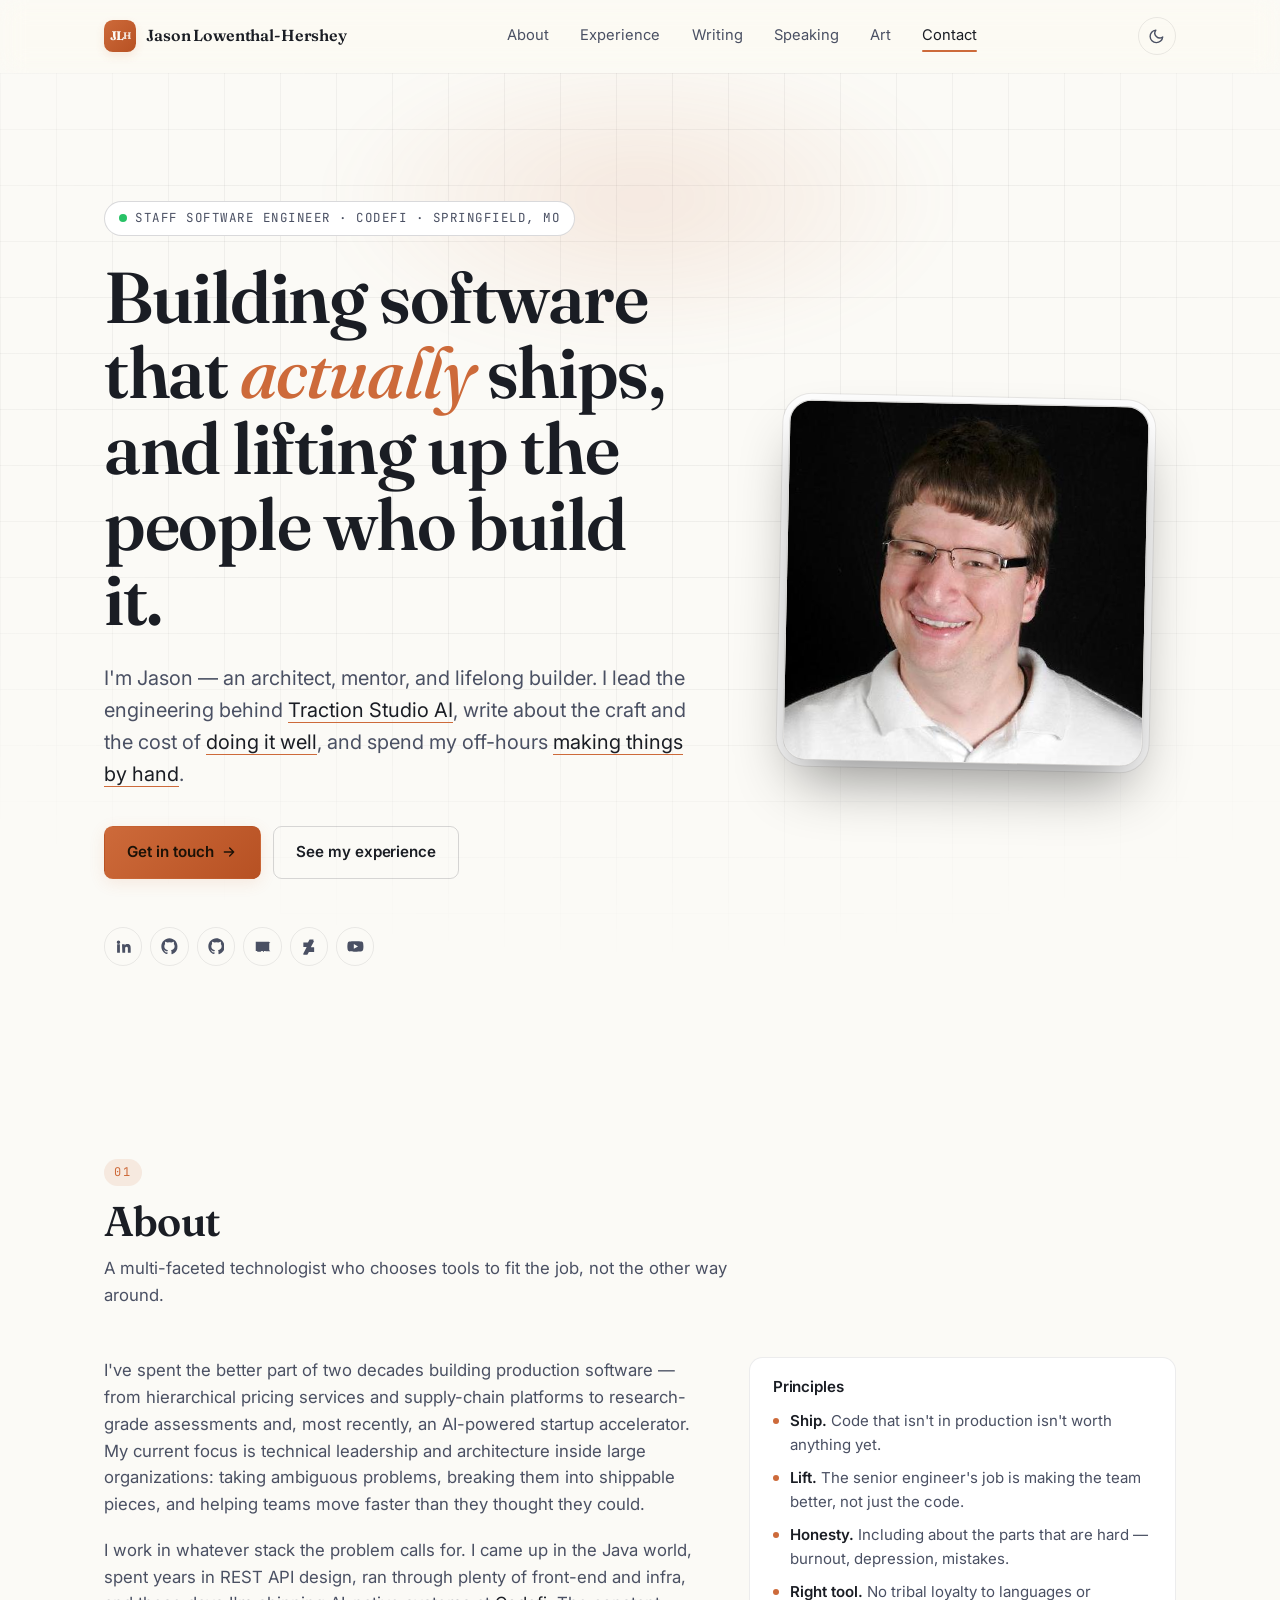
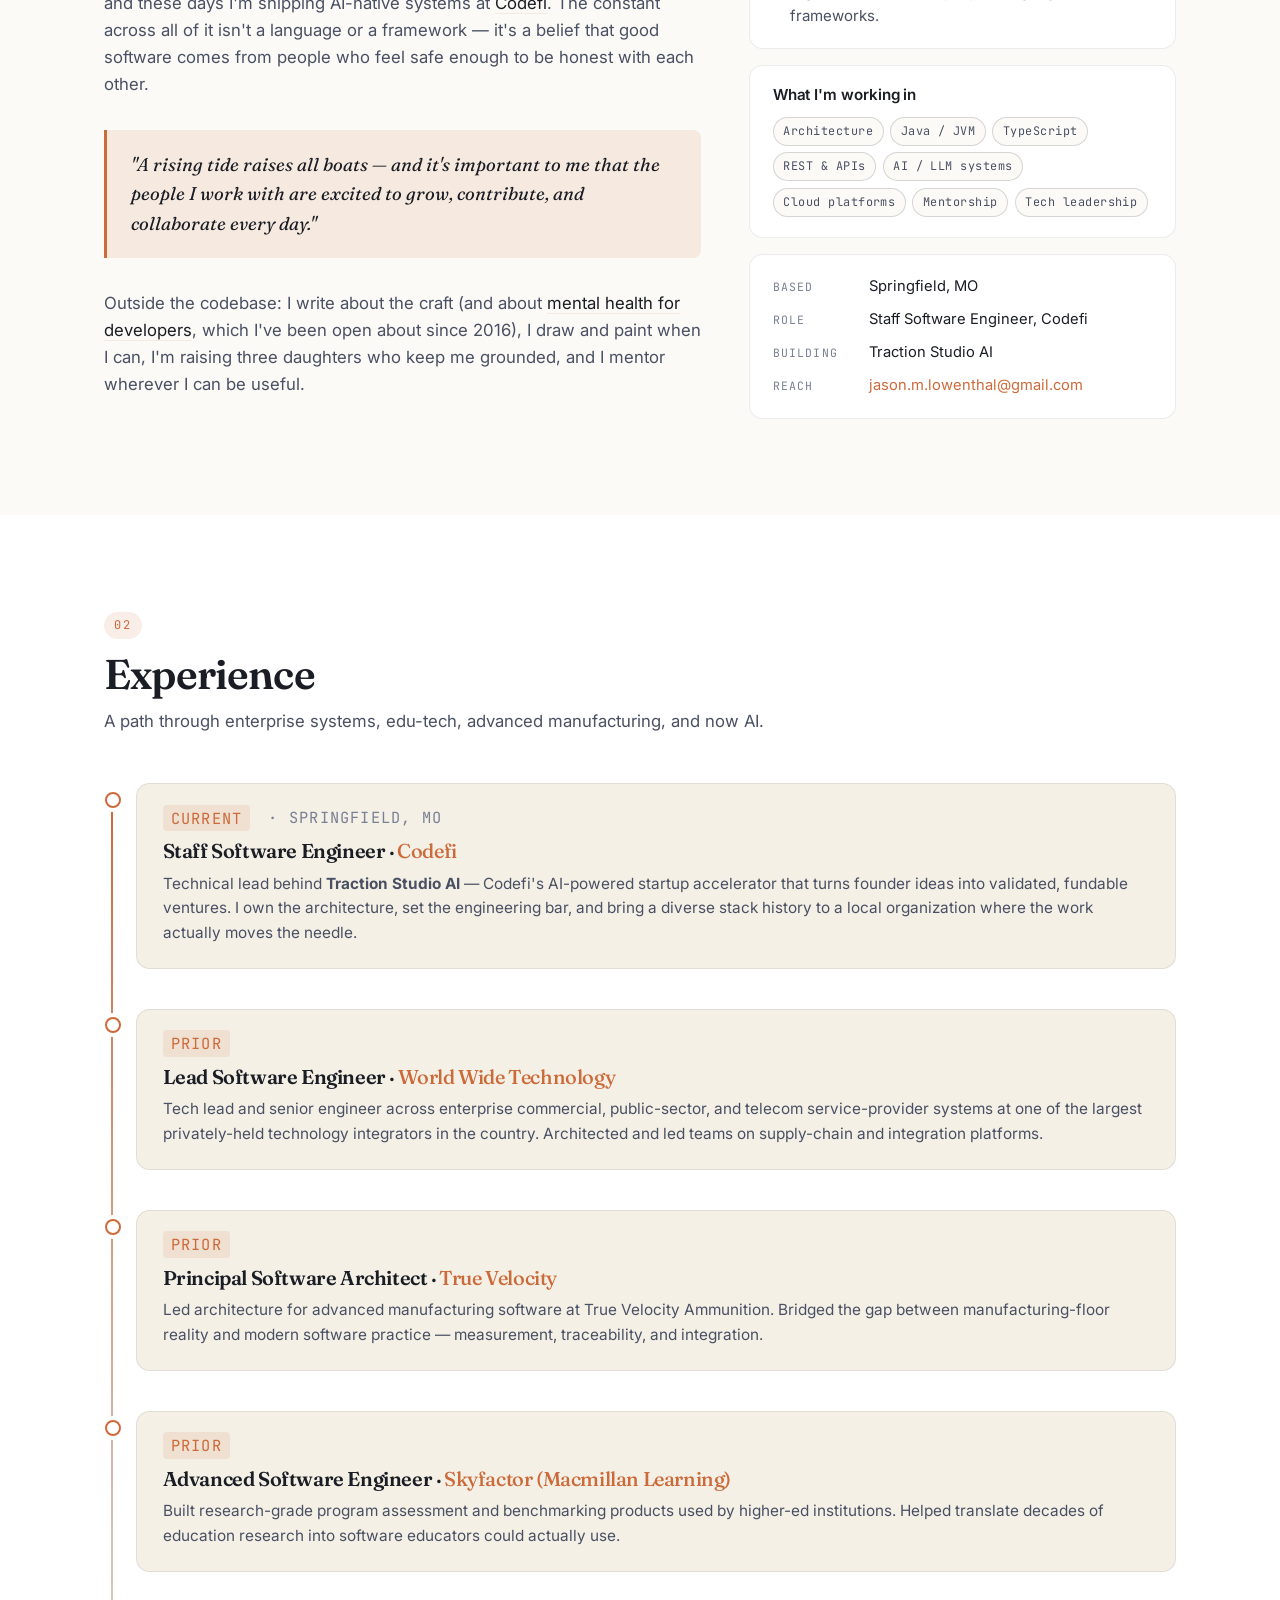
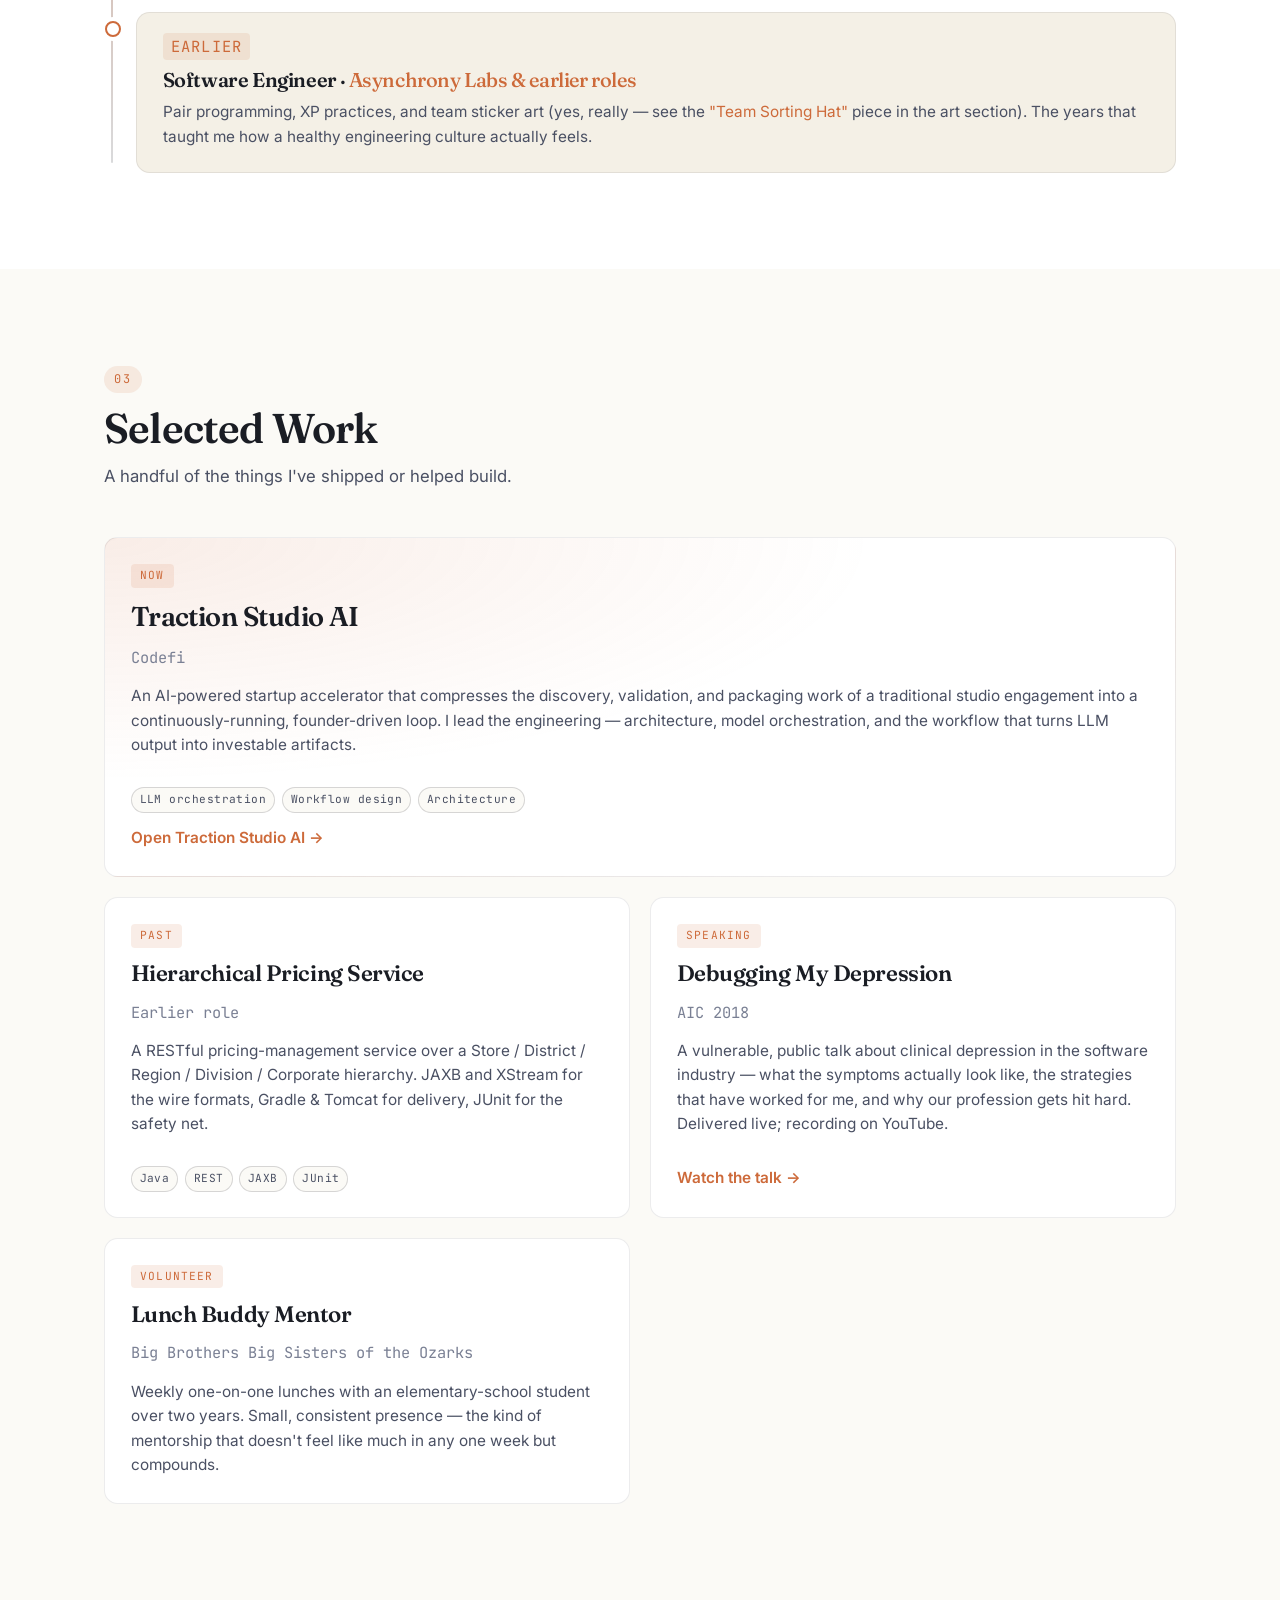
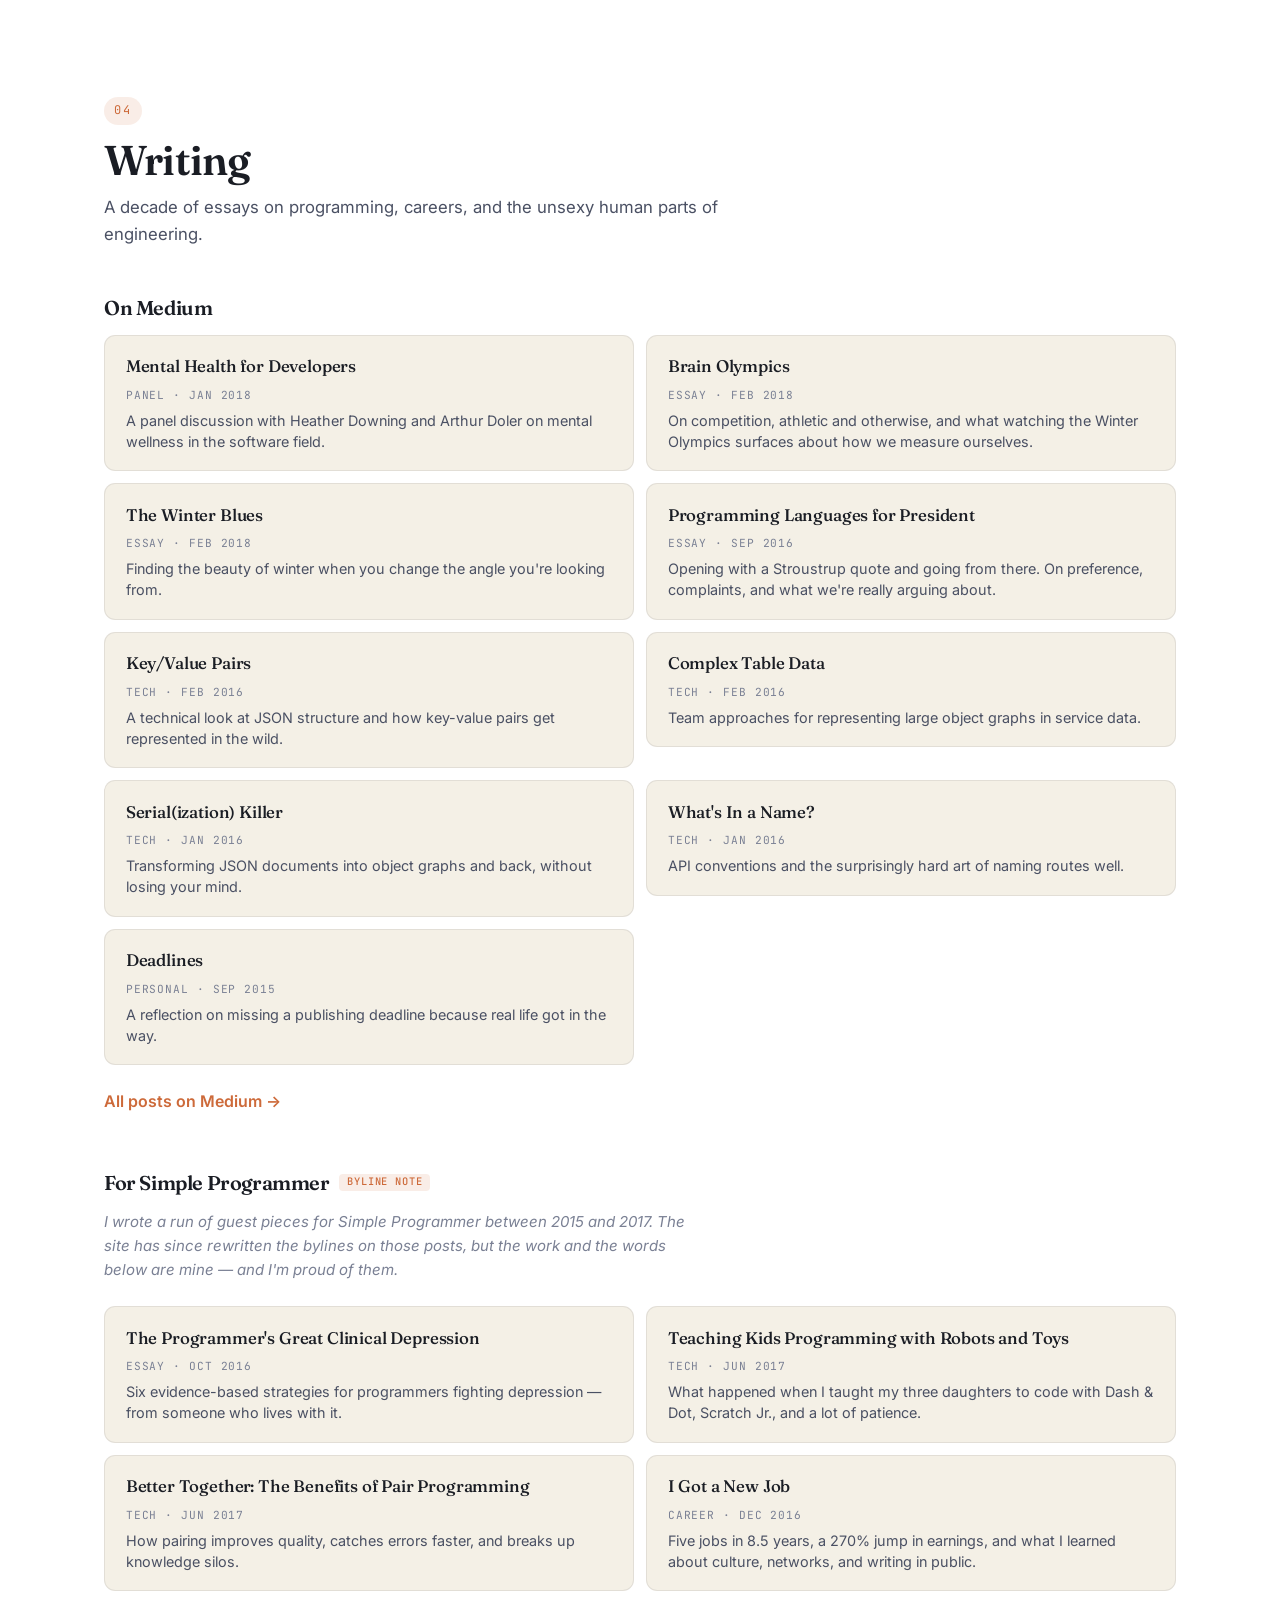
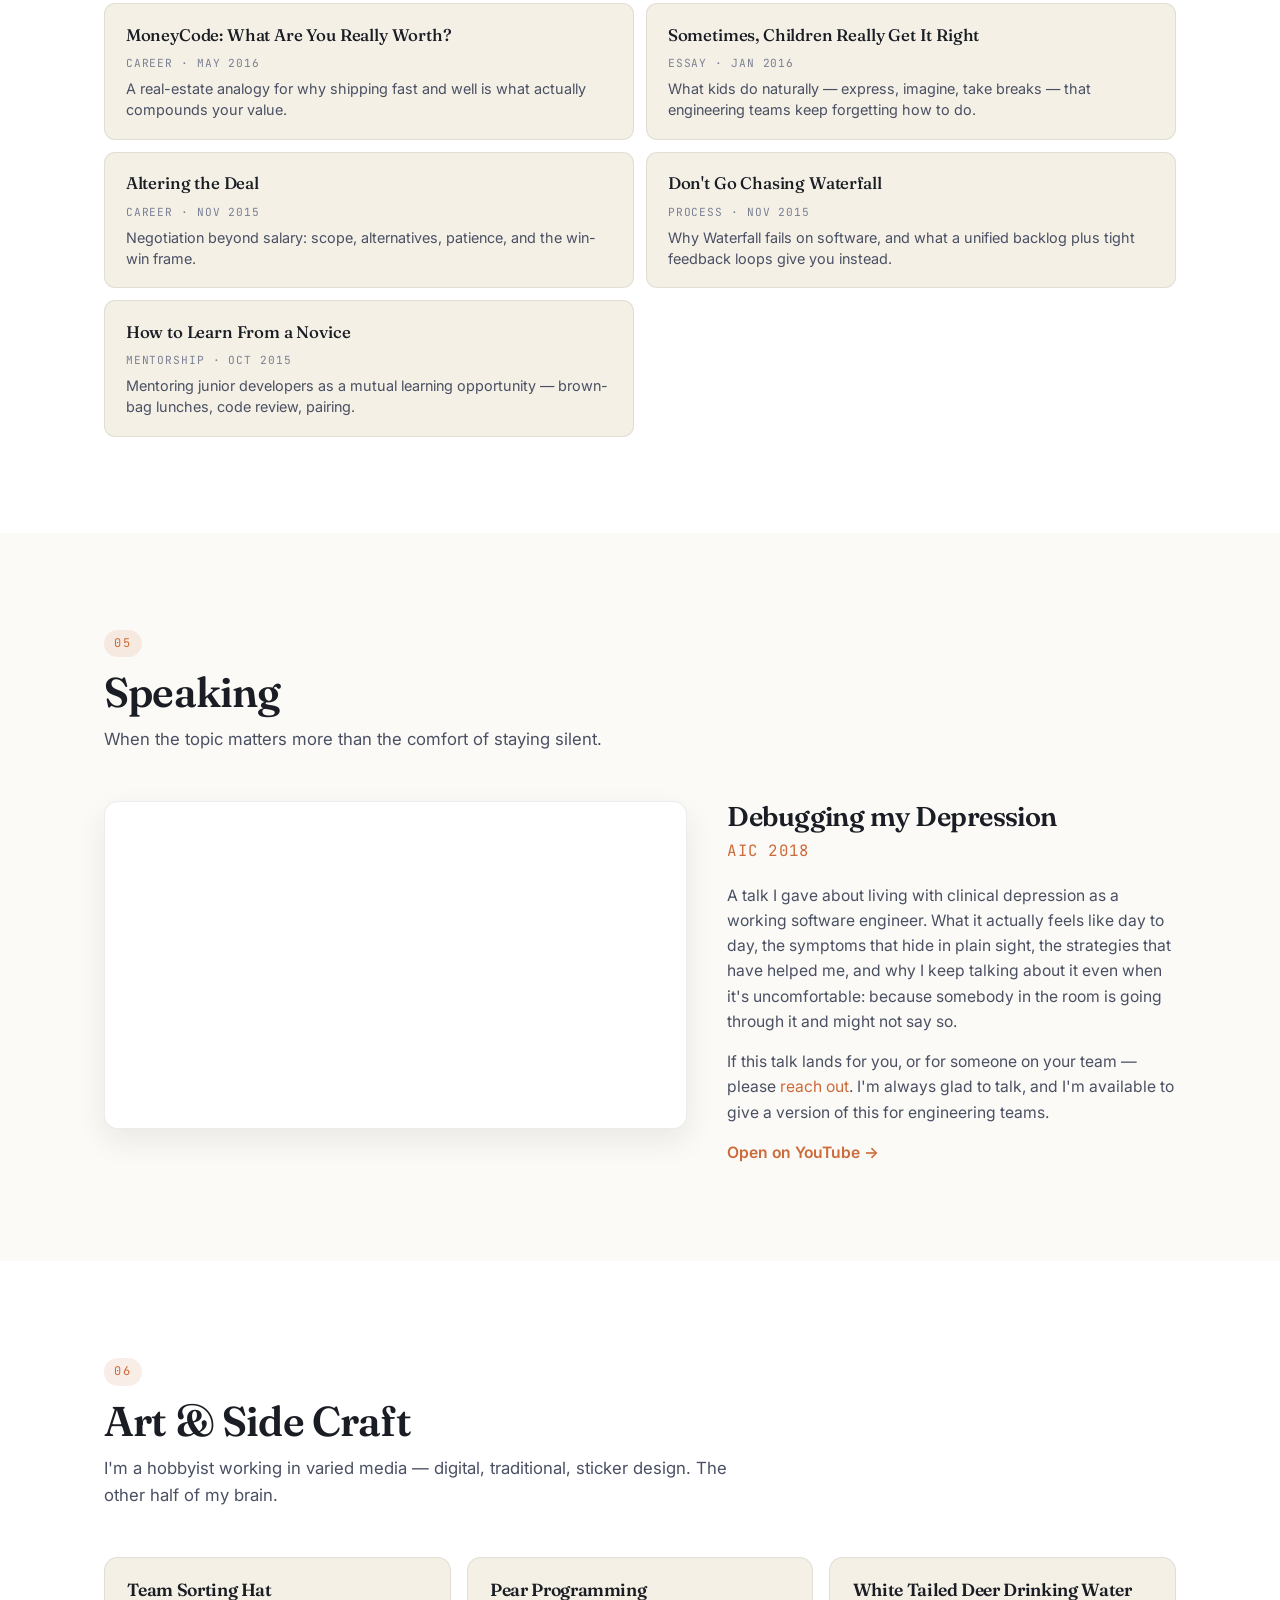
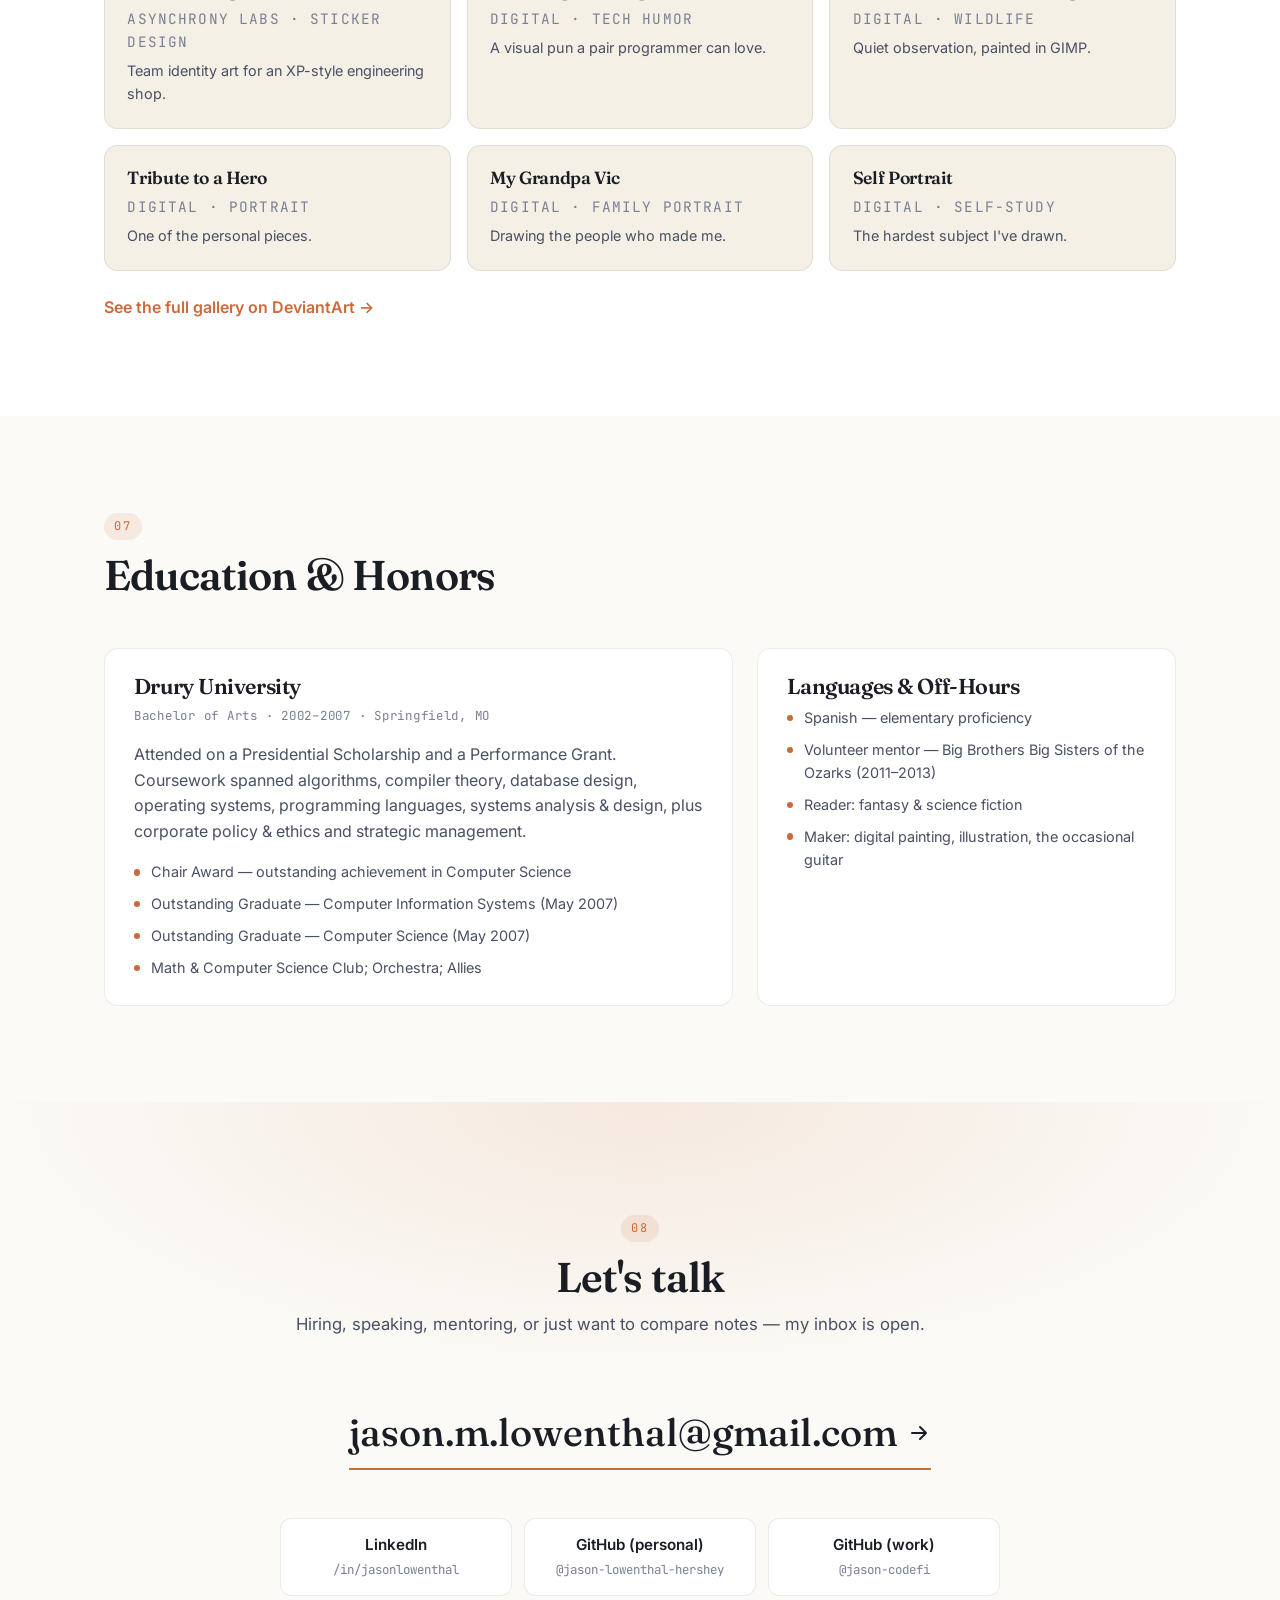
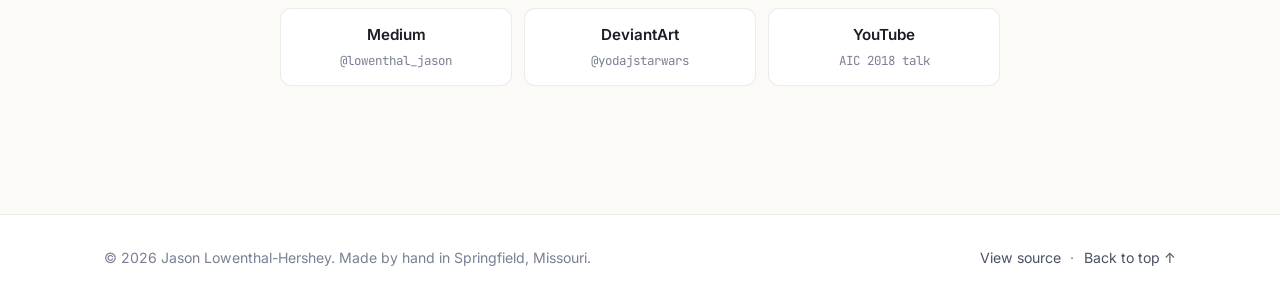
==== index.html @ e2212478 "Baseline site" ====
<!doctype html>
<html lang="en" data-theme="dark">
<head>
  <meta charset="utf-8" />
  <meta name="viewport" content="width=device-width, initial-scale=1, viewport-fit=cover" />
  <meta name="color-scheme" content="dark light" />
  <meta name="theme-color" content="#0f1115" media="(prefers-color-scheme: dark)" />
  <meta name="theme-color" content="#fbfaf7" media="(prefers-color-scheme: light)" />

  <title>Jason Lowenthal-Hershey — Staff Software Engineer, Architect, Maker</title>
  <meta name="description" content="Jason Lowenthal-Hershey is a Staff Software Engineer at Codefi in Springfield, MO — building the technical foundation for Traction Studio AI, mentoring engineers, writing about the craft, and making art on the side." />
  <meta name="author" content="Jason Lowenthal-Hershey" />
  <link rel="canonical" href="https://jason-lowenthal-hershey.github.io/" />

  <!-- Open Graph -->
  <meta property="og:type" content="profile" />
  <meta property="og:title" content="Jason Lowenthal-Hershey" />
  <meta property="og:description" content="Staff Software Engineer at Codefi. Architect, mentor, writer, artist. Springfield, MO." />
  <meta property="og:url" content="https://jason-lowenthal-hershey.github.io/" />
  <meta property="og:site_name" content="Jason Lowenthal-Hershey" />
  <meta property="profile:first_name" content="Jason" />
  <meta property="profile:last_name" content="Lowenthal-Hershey" />

  <meta property="og:image" content="https://jason-lowenthal-hershey.github.io/assets/img/Jason%20Lowenthal-Hershey.jpeg" />
  <meta property="og:image:alt" content="Portrait of Jason Lowenthal-Hershey" />

  <!-- JSON-LD Structured Data -->
  <script type="application/ld+json">
  {
    "@context": "https://schema.org",
    "@type": "Person",
    "name": "Jason Lowenthal-Hershey",
    "jobTitle": "Staff Software Engineer",
    "email": "mailto:jason.m.lowenthal@gmail.com",
    "worksFor": { "@type": "Organization", "name": "Codefi" },
    "url": "https://jason-lowenthal-hershey.github.io/",
    "address": { "@type": "PostalAddress", "addressLocality": "Springfield", "addressRegion": "MO", "addressCountry": "US" },
    "alumniOf": { "@type": "CollegeOrUniversity", "name": "Drury University" },
    "sameAs": [
      "https://www.linkedin.com/in/jasonlowenthal/",
      "https://github.com/jason-lowenthal-hershey",
      "https://github.com/jason-codefi",
      "https://medium.com/@lowenthal_jason",
      "https://www.deviantart.com/yodajstarwars",
      "https://www.youtube.com/watch?v=T0V77fauPL8"
    ]
  }
  </script>

  <link rel="icon" href="assets/img/favicon.svg" type="image/svg+xml" />
  <link rel="mask-icon" href="assets/img/favicon.svg" color="#f2a060" />

  <link rel="preconnect" href="https://fonts.googleapis.com" />
  <link rel="preconnect" href="https://fonts.gstatic.com" crossorigin />
  <link href="https://fonts.googleapis.com/css2?family=Fraunces:opsz,wght@9..144,400;9..144,500;9..144,600;9..144,700;9..144,800&family=Inter:wght@400;500;600;700&family=JetBrains+Mono:wght@400;500&display=swap" rel="stylesheet" />

  <link rel="stylesheet" href="assets/css/style.css" />
</head>
<body>
  <a class="skip-link" href="#main">Skip to content</a>

  <header class="site-header" data-elevated="false">
    <div class="container nav-row">
      <a href="#top" class="brand" aria-label="Home">
        <span class="brand-mark" aria-hidden="true">JL<span class="brand-mark-h">H</span></span>
        <span class="brand-name">Jason Lowenthal-Hershey</span>
      </a>
      <nav class="primary-nav" aria-label="Primary">
        <a href="#about">About</a>
        <a href="#experience">Experience</a>
        <a href="#writing">Writing</a>
        <a href="#speaking">Speaking</a>
        <a href="#art">Art</a>
        <a href="#contact">Contact</a>
      </nav>
      <button class="theme-toggle" type="button" id="themeToggle" aria-label="Toggle color theme" aria-pressed="true">
        <svg class="icon icon-sun" viewBox="0 0 24 24" aria-hidden="true"><circle cx="12" cy="12" r="4"/><path d="M12 2v3M12 19v3M2 12h3M19 12h3M4.93 4.93l2.12 2.12M16.95 16.95l2.12 2.12M4.93 19.07l2.12-2.12M16.95 7.05l2.12-2.12"/></svg>
        <svg class="icon icon-moon" viewBox="0 0 24 24" aria-hidden="true"><path d="M21 12.79A9 9 0 1 1 11.21 3a7 7 0 0 0 9.79 9.79z"/></svg>
      </button>
      <button class="nav-toggle" type="button" id="navToggle" aria-label="Open menu" aria-expanded="false" aria-controls="mobileNav">
        <span></span><span></span><span></span>
      </button>
    </div>
    <nav class="mobile-nav" id="mobileNav" aria-label="Mobile">
      <a href="#about">About</a>
      <a href="#experience">Experience</a>
      <a href="#writing">Writing</a>
      <a href="#speaking">Speaking</a>
      <a href="#art">Art</a>
      <a href="#contact">Contact</a>
    </nav>
  </header>

  <main id="main">

    <!-- HERO -->
    <section id="top" class="hero">
      <div class="hero-bg" aria-hidden="true">
        <div class="hero-grid"></div>
        <div class="hero-glow"></div>
      </div>
      <div class="container hero-inner">
        <div class="hero-text">
          <p class="eyebrow">
            <span class="dot"></span> Staff Software Engineer · Codefi · Springfield, MO
          </p>
          <h1 class="hero-title">
            Building software that <em>actually</em> ships,<br />
            and lifting up the people who build it.
          </h1>
          <p class="hero-lede">
            I'm Jason — an architect, mentor, and lifelong builder. I lead the engineering behind
            <a href="#projects">Traction Studio AI</a>, write about the craft and the cost of
            <a href="#writing">doing it well</a>, and spend my off-hours
            <a href="#art">making things by hand</a>.
          </p>
          <div class="hero-cta">
            <a class="btn btn-primary" href="#contact">
              Get in touch
              <svg viewBox="0 0 24 24" aria-hidden="true"><path d="M5 12h14M13 6l6 6-6 6"/></svg>
            </a>
            <a class="btn btn-ghost" href="#experience">See my experience</a>
          </div>
          <ul class="hero-socials" aria-label="Social profiles">
          <li><a href="https://www.linkedin.com/in/jasonlowenthal/" rel="me noopener" target="_blank" aria-label="LinkedIn"><svg viewBox="0 0 24 24" aria-hidden="true"><path d="M4.98 3.5a2.5 2.5 0 1 1 .04 5 2.5 2.5 0 0 1-.04-5zM3 9h4v12H3zM10 9h3.8v1.7h.05c.53-.95 1.83-1.95 3.77-1.95 4.03 0 4.78 2.65 4.78 6.1V21h-4v-5.4c0-1.3-.02-2.97-1.81-2.97-1.81 0-2.09 1.4-2.09 2.87V21h-4z"/></svg></a></li>
          <li><a href="https://github.com/jason-lowenthal-hershey" rel="me noopener" target="_blank" aria-label="Personal GitHub"><svg viewBox="0 0 24 24" aria-hidden="true"><path d="M12 .5C5.7.5.5 5.7.5 12.05c0 5.1 3.3 9.4 7.9 10.93.58.1.79-.25.79-.56v-2c-3.2.7-3.88-1.4-3.88-1.4-.53-1.34-1.3-1.7-1.3-1.7-1.05-.72.08-.7.08-.7 1.17.08 1.78 1.2 1.78 1.2 1.04 1.78 2.72 1.27 3.38.97.1-.76.4-1.27.74-1.56-2.55-.3-5.24-1.28-5.24-5.7 0-1.26.45-2.3 1.18-3.1-.12-.3-.51-1.48.11-3.08 0 0 .97-.31 3.18 1.18a11 11 0 0 1 5.79 0c2.21-1.5 3.18-1.18 3.18-1.18.62 1.6.23 2.78.11 3.08.74.8 1.18 1.84 1.18 3.1 0 4.43-2.7 5.4-5.27 5.69.41.36.78 1.06.78 2.14v3.18c0 .31.2.67.8.55A10.6 10.6 0 0 0 23.5 12C23.5 5.7 18.3.5 12 .5z"/></svg></a></li>
          <li><a href="https://github.com/jason-codefi" rel="me noopener" target="_blank" aria-label="Codefi GitHub"><svg viewBox="0 0 24 24" aria-hidden="true"><path d="M12 .5C5.7.5.5 5.7.5 12.05c0 5.1 3.3 9.4 7.9 10.93.58.1.79-.25.79-.56v-2c-3.2.7-3.88-1.4-3.88-1.4-.53-1.34-1.3-1.7-1.3-1.7-1.05-.72.08-.7.08-.7 1.17.08 1.78 1.2 1.78 1.2 1.04 1.78 2.72 1.27 3.38.97.1-.76.4-1.27.74-1.56-2.55-.3-5.24-1.28-5.24-5.7 0-1.26.45-2.3 1.18-3.1-.12-.3-.51-1.48.11-3.08 0 0 .97-.31 3.18 1.18a11 11 0 0 1 5.79 0c2.21-1.5 3.18-1.18 3.18-1.18.62 1.6.23 2.78.11 3.08.74.8 1.18 1.84 1.18 3.1 0 4.43-2.7 5.4-5.27 5.69.41.36.78 1.06.78 2.14v3.18c0 .31.2.67.8.55A10.6 10.6 0 0 0 23.5 12C23.5 5.7 18.3.5 12 .5z"/></svg></a></li>
          <li><a href="https://medium.com/@lowenthal_jason" rel="me noopener" target="_blank" aria-label="Medium"><svg viewBox="0 0 24 24" aria-hidden="true"><path d="M2.5 5.5h19v13h-19zM7.4 8.6c0-.21-.08-.4-.24-.55l-1.7-2.05V6h5.27l4.07 8.95L18.4 6h5v.05L21.93 7.4a.43.43 0 0 0-.16.4v9.4c0 .15.05.29.16.4l1.42 1.36V19h-7.13v-.04l1.47-1.4c.14-.13.14-.18.14-.4V9.55l-4.1 10.4h-.55l-4.78-10.4v6.97c-.04.3.06.6.27.82l1.92 2.34v.04H4.16v-.04l1.92-2.34c.2-.22.3-.52.26-.82V8.6z"/></svg></a></li>
          <li><a href="https://www.deviantart.com/yodajstarwars" rel="me noopener" target="_blank" aria-label="DeviantArt"><svg viewBox="0 0 24 24" aria-hidden="true"><path d="M19.207 4.794v-2.59h-5.422l-.529.529-1.696 3.244-.529.353H4.793v6.353l.353.353h3.882l.353.353-4.588 8.6v2.117h5.422l.529-.529 1.696-3.244.529-.353h7.238v-6.353l-.353-.353h-3.882l-.353-.353 4.588-8.6z"/></svg></a></li>
          <li><a href="https://www.youtube.com/watch?v=T0V77fauPL8" rel="me noopener" target="_blank" aria-label="YouTube talk"><svg viewBox="0 0 24 24" aria-hidden="true"><path d="M23 7.2a3 3 0 0 0-2.1-2.1C19 4.5 12 4.5 12 4.5s-7 0-8.9.6A3 3 0 0 0 1 7.2 31 31 0 0 0 .5 12 31 31 0 0 0 1 16.8a3 3 0 0 0 2.1 2.1c1.9.6 8.9.6 8.9.6s7 0 8.9-.6a3 3 0 0 0 2.1-2.1A31 31 0 0 0 23.5 12 31 31 0 0 0 23 7.2zM9.75 15.5v-7l6 3.5z"/></svg></a></li>
          </ul>
        </div>
        <div class="hero-portrait">
          <div class="portrait-frame">
            <img
              src="assets/img/Jason%20Lowenthal-Hershey.jpeg"
              alt="Portrait of Jason Lowenthal-Hershey"
              width="460" height="460"
              loading="eager"
              decoding="async" />
          </div>
        </div>
      </div>
    </section>

    <!-- ABOUT -->
    <section id="about" class="section">
      <div class="container">
        <header class="section-head">
          <span class="section-num">01</span>
          <h2>About</h2>
          <p class="section-sub">A multi-faceted technologist who chooses tools to fit the job, not the other way around.</p>
        </header>

        <div class="about-grid">
          <div class="about-prose">
            <p>
              I've spent the better part of two decades building production software — from
              hierarchical pricing services and supply-chain platforms to research-grade
              assessments and, most recently, an AI-powered startup accelerator. My current
              focus is technical leadership and architecture inside large organizations:
              taking ambiguous problems, breaking them into shippable pieces, and helping
              teams move faster than they thought they could.
            </p>
            <p>
              I work in whatever stack the problem calls for. I came up in the Java world,
              spent years in REST API design, ran through plenty of front-end and infra,
              and these days I'm shipping AI-native systems at <a href="https://codefiworks.com" target="_blank" rel="noopener">Codefi</a>.
              The constant across all of it isn't a language or a framework — it's a belief
              that good software comes from people who feel safe enough to be honest with
              each other.
            </p>
            <blockquote class="pullquote">
              <p>"A rising tide raises all boats — and it's important to me that the people I work with are excited to grow, contribute, and collaborate every day."</p>
            </blockquote>
            <p>
              Outside the codebase: I write about the craft (and about
              <a href="#speaking">mental health for developers</a>, which I've been open about
              since 2016), I draw and paint when I can, I'm raising three daughters who
              keep me grounded, and I mentor wherever I can be useful.
            </p>
          </div>

          <aside class="about-side">
            <div class="card">
              <h3>Principles</h3>
              <ul class="bullets">
                <li><strong>Ship.</strong> Code that isn't in production isn't worth anything yet.</li>
                <li><strong>Lift.</strong> The senior engineer's job is making the team better, not just the code.</li>
                <li><strong>Honesty.</strong> Including about the parts that are hard — burnout, depression, mistakes.</li>
                <li><strong>Right tool.</strong> No tribal loyalty to languages or frameworks.</li>
              </ul>
            </div>
            <div class="card">
              <h3>What I'm working in</h3>
              <ul class="chip-list">
                <li>Architecture</li>
                <li>Java / JVM</li>
                <li>TypeScript</li>
                <li>REST &amp; APIs</li>
                <li>AI / LLM systems</li>
                <li>Cloud platforms</li>
                <li>Mentorship</li>
                <li>Tech leadership</li>
              </ul>
            </div>
            <div class="card facts">
              <dl>
                <div><dt>Based</dt><dd>Springfield, MO</dd></div>
                <div><dt>Role</dt><dd>Staff Software Engineer, Codefi</dd></div>
                <div><dt>Building</dt><dd>Traction Studio AI</dd></div>
                <div><dt>Reach</dt><dd><a href="mailto:jason.m.lowenthal@gmail.com">jason.m.lowenthal@gmail.com</a></dd></div>
              </dl>
            </div>
          </aside>
        </div>
      </div>
    </section>

    <!-- EXPERIENCE -->
    <section id="experience" class="section section-alt">
      <div class="container">
        <header class="section-head">
          <span class="section-num">02</span>
          <h2>Experience</h2>
          <p class="section-sub">A path through enterprise systems, edu-tech, advanced manufacturing, and now AI.</p>
        </header>

        <ol class="timeline">
          <li class="timeline-item">
            <div class="timeline-marker" aria-hidden="true"></div>
            <div class="timeline-content">
              <p class="timeline-meta"><span class="timeline-date">Current</span> · Springfield, MO</p>
              <h3>Staff Software Engineer · <span class="company">Codefi</span></h3>
              <p>
                Technical lead behind <strong>Traction Studio AI</strong> — Codefi's AI-powered
                startup accelerator that turns founder ideas into validated, fundable
                ventures. I own the architecture, set the engineering bar, and bring
                a diverse stack history to a local organization where the work
                actually moves the needle.
              </p>
            </div>
          </li>

          <li class="timeline-item">
            <div class="timeline-marker" aria-hidden="true"></div>
            <div class="timeline-content">
              <p class="timeline-meta"><span class="timeline-date">Prior</span></p>
              <h3>Lead Software Engineer · <span class="company">World Wide Technology</span></h3>
              <p>
                Tech lead and senior engineer across enterprise commercial, public-sector,
                and telecom service-provider systems at one of the largest privately-held
                technology integrators in the country. Architected and led teams on
                supply-chain and integration platforms.
              </p>
            </div>
          </li>

          <li class="timeline-item">
            <div class="timeline-marker" aria-hidden="true"></div>
            <div class="timeline-content">
              <p class="timeline-meta"><span class="timeline-date">Prior</span></p>
              <h3>Principal Software Architect · <span class="company">True Velocity</span></h3>
              <p>
                Led architecture for advanced manufacturing software at True Velocity
                Ammunition. Bridged the gap between manufacturing-floor reality and
                modern software practice — measurement, traceability, and integration.
              </p>
            </div>
          </li>

          <li class="timeline-item">
            <div class="timeline-marker" aria-hidden="true"></div>
            <div class="timeline-content">
              <p class="timeline-meta"><span class="timeline-date">Prior</span></p>
              <h3>Advanced Software Engineer · <span class="company">Skyfactor (Macmillan Learning)</span></h3>
              <p>
                Built research-grade program assessment and benchmarking products used by
                higher-ed institutions. Helped translate decades of education research
                into software educators could actually use.
              </p>
            </div>
          </li>

          <li class="timeline-item">
            <div class="timeline-marker" aria-hidden="true"></div>
            <div class="timeline-content">
              <p class="timeline-meta"><span class="timeline-date">Earlier</span></p>
              <h3>Software Engineer · <span class="company">Asynchrony Labs &amp; earlier roles</span></h3>
              <p>
                Pair programming, XP practices, and team sticker art (yes, really —
                see the <a href="https://www.deviantart.com/yodajstarwars" rel="noopener" target="_blank">"Team Sorting Hat"</a>
                piece in the art section). The years that taught me how a healthy
                engineering culture actually feels.
              </p>
            </div>
          </li>
        </ol>
      </div>
    </section>

    <!-- PROJECTS -->
    <section id="projects" class="section">
      <div class="container">
        <header class="section-head">
          <span class="section-num">03</span>
          <h2>Selected Work</h2>
          <p class="section-sub">A handful of the things I've shipped or helped build.</p>
        </header>

        <div class="project-grid">

          <article class="project-card project-feature">
            <div class="project-tag">Now</div>
            <h3>Traction Studio AI</h3>
            <p class="project-org">Codefi</p>
            <p>
              An AI-powered startup accelerator that compresses the discovery,
              validation, and packaging work of a traditional studio engagement
              into a continuously-running, founder-driven loop. I lead the
              engineering — architecture, model orchestration, and the
              workflow that turns LLM output into investable artifacts.
            </p>
            <ul class="chip-list compact">
              <li>LLM orchestration</li>
              <li>Workflow design</li>
              <li>Architecture</li>
            </ul>
            <p><a class="link-arrow" href="https://app.tractionstudio.ai/" target="_blank" rel="noopener">Open Traction Studio AI →</a></p>
          </article>

          <article class="project-card">
            <div class="project-tag">Past</div>
            <h3>Hierarchical Pricing Service</h3>
            <p class="project-org">Earlier role</p>
            <p>
              A RESTful pricing-management service over a Store / District / Region /
              Division / Corporate hierarchy. JAXB and XStream for the wire formats,
              Gradle &amp; Tomcat for delivery, JUnit for the safety net.
            </p>
            <ul class="chip-list compact">
              <li>Java</li>
              <li>REST</li>
              <li>JAXB</li>
              <li>JUnit</li>
            </ul>
          </article>

          <article class="project-card">
            <div class="project-tag">Speaking</div>
            <h3>Debugging My Depression</h3>
            <p class="project-org">AIC 2018</p>
            <p>
              A vulnerable, public talk about clinical depression in the
              software industry — what the symptoms actually look like, the
              strategies that have worked for me, and why our profession
              gets hit hard. Delivered live; recording on YouTube.
            </p>
            <p><a class="link-arrow" href="#speaking">Watch the talk →</a></p>
          </article>

          <article class="project-card">
            <div class="project-tag">Volunteer</div>
            <h3>Lunch Buddy Mentor</h3>
            <p class="project-org">Big Brothers Big Sisters of the Ozarks</p>
            <p>
              Weekly one-on-one lunches with an elementary-school student over
              two years. Small, consistent presence — the kind of mentorship
              that doesn't feel like much in any one week but compounds.
            </p>
          </article>

        </div>
      </div>
    </section>

    <!-- WRITING -->
    <section id="writing" class="section section-alt">
      <div class="container">
        <header class="section-head">
          <span class="section-num">04</span>
          <h2>Writing</h2>
          <p class="section-sub">A decade of essays on programming, careers, and the unsexy human parts of engineering.</p>
        </header>

        <div class="writing-cluster">
          <h3 class="cluster-title">On Medium</h3>
          <ul class="article-list">
            <li><a href="https://medium.com/@lowenthal_jason" target="_blank" rel="noopener"><span class="art-title">Mental Health for Developers</span><span class="art-meta">Panel · Jan 2018</span><span class="art-desc">A panel discussion with Heather Downing and Arthur Doler on mental wellness in the software field.</span></a></li>
            <li><a href="https://medium.com/@lowenthal_jason" target="_blank" rel="noopener"><span class="art-title">Brain Olympics</span><span class="art-meta">Essay · Feb 2018</span><span class="art-desc">On competition, athletic and otherwise, and what watching the Winter Olympics surfaces about how we measure ourselves.</span></a></li>
            <li><a href="https://medium.com/@lowenthal_jason" target="_blank" rel="noopener"><span class="art-title">The Winter Blues</span><span class="art-meta">Essay · Feb 2018</span><span class="art-desc">Finding the beauty of winter when you change the angle you're looking from.</span></a></li>
            <li><a href="https://medium.com/@lowenthal_jason" target="_blank" rel="noopener"><span class="art-title">Programming Languages for President</span><span class="art-meta">Essay · Sep 2016</span><span class="art-desc">Opening with a Stroustrup quote and going from there. On preference, complaints, and what we're really arguing about.</span></a></li>
            <li><a href="https://medium.com/@lowenthal_jason" target="_blank" rel="noopener"><span class="art-title">Key/Value Pairs</span><span class="art-meta">Tech · Feb 2016</span><span class="art-desc">A technical look at JSON structure and how key-value pairs get represented in the wild.</span></a></li>
            <li><a href="https://medium.com/@lowenthal_jason" target="_blank" rel="noopener"><span class="art-title">Complex Table Data</span><span class="art-meta">Tech · Feb 2016</span><span class="art-desc">Team approaches for representing large object graphs in service data.</span></a></li>
            <li><a href="https://medium.com/@lowenthal_jason" target="_blank" rel="noopener"><span class="art-title">Serial(ization) Killer</span><span class="art-meta">Tech · Jan 2016</span><span class="art-desc">Transforming JSON documents into object graphs and back, without losing your mind.</span></a></li>
            <li><a href="https://medium.com/@lowenthal_jason" target="_blank" rel="noopener"><span class="art-title">What's In a Name?</span><span class="art-meta">Tech · Jan 2016</span><span class="art-desc">API conventions and the surprisingly hard art of naming routes well.</span></a></li>
            <li><a href="https://medium.com/@lowenthal_jason" target="_blank" rel="noopener"><span class="art-title">Deadlines</span><span class="art-meta">Personal · Sep 2015</span><span class="art-desc">A reflection on missing a publishing deadline because real life got in the way.</span></a></li>
          </ul>
          <p class="cluster-foot"><a class="link-arrow" href="https://medium.com/@lowenthal_jason" target="_blank" rel="noopener">All posts on Medium →</a></p>
        </div>

        <div class="writing-cluster">
          <h3 class="cluster-title">For Simple Programmer <span class="badge" title="Original publisher rewrote bylines on guest posts in a later CMS migration; the work below is mine.">byline note</span></h3>
          <p class="cluster-note">
            I wrote a run of guest pieces for Simple Programmer between 2015 and 2017.
            The site has since rewritten the bylines on those posts, but the work
            and the words below are mine — and I'm proud of them.
          </p>
          <ul class="article-list">
            <li><a href="https://simpleprogrammer.com/programmers-great-clinical-depression/" target="_blank" rel="noopener"><span class="art-title">The Programmer's Great Clinical Depression</span><span class="art-meta">Essay · Oct 2016</span><span class="art-desc">Six evidence-based strategies for programmers fighting depression — from someone who lives with it.</span></a></li>
            <li><a href="https://simpleprogrammer.com/teaching-kids-programming/" target="_blank" rel="noopener"><span class="art-title">Teaching Kids Programming with Robots and Toys</span><span class="art-meta">Tech · Jun 2017</span><span class="art-desc">What happened when I taught my three daughters to code with Dash &amp; Dot, Scratch Jr., and a lot of patience.</span></a></li>
            <li><a href="https://simpleprogrammer.com/pair-programming/" target="_blank" rel="noopener"><span class="art-title">Better Together: The Benefits of Pair Programming</span><span class="art-meta">Tech · Jun 2017</span><span class="art-desc">How pairing improves quality, catches errors faster, and breaks up knowledge silos.</span></a></li>
            <li><a href="https://simpleprogrammer.com/new-job/" target="_blank" rel="noopener"><span class="art-title">I Got a New Job</span><span class="art-meta">Career · Dec 2016</span><span class="art-desc">Five jobs in 8.5 years, a 270% jump in earnings, and what I learned about culture, networks, and writing in public.</span></a></li>
            <li><a href="https://simpleprogrammer.com/moneycode-really-worth/" target="_blank" rel="noopener"><span class="art-title">MoneyCode: What Are You Really Worth?</span><span class="art-meta">Career · May 2016</span><span class="art-desc">A real-estate analogy for why shipping fast and well is what actually compounds your value.</span></a></li>
            <li><a href="https://simpleprogrammer.com/children-get-it-right/" target="_blank" rel="noopener"><span class="art-title">Sometimes, Children Really Get It Right</span><span class="art-meta">Essay · Jan 2016</span><span class="art-desc">What kids do naturally — express, imagine, take breaks — that engineering teams keep forgetting how to do.</span></a></li>
            <li><a href="https://simpleprogrammer.com/altering-the-deal/" target="_blank" rel="noopener"><span class="art-title">Altering the Deal</span><span class="art-meta">Career · Nov 2015</span><span class="art-desc">Negotiation beyond salary: scope, alternatives, patience, and the win-win frame.</span></a></li>
            <li><a href="https://simpleprogrammer.com/dont-go-chasing-waterfall/" target="_blank" rel="noopener"><span class="art-title">Don't Go Chasing Waterfall</span><span class="art-meta">Process · Nov 2015</span><span class="art-desc">Why Waterfall fails on software, and what a unified backlog plus tight feedback loops give you instead.</span></a></li>
            <li><a href="https://simpleprogrammer.com/how-to-learn-from-a-novice/" target="_blank" rel="noopener"><span class="art-title">How to Learn From a Novice</span><span class="art-meta">Mentorship · Oct 2015</span><span class="art-desc">Mentoring junior developers as a mutual learning opportunity — brown-bag lunches, code review, pairing.</span></a></li>
          </ul>
        </div>
      </div>
    </section>

    <!-- SPEAKING -->
    <section id="speaking" class="section">
      <div class="container">
        <header class="section-head">
          <span class="section-num">05</span>
          <h2>Speaking</h2>
          <p class="section-sub">When the topic matters more than the comfort of staying silent.</p>
        </header>

        <div class="speaking-row">
          <div class="video-frame">
            <iframe
              src="https://www.youtube-nocookie.com/embed/T0V77fauPL8"
              title="Debugging my Depression — AIC 2018"
              frameborder="0"
              allow="accelerometer; clipboard-write; encrypted-media; gyroscope; picture-in-picture; web-share"
              referrerpolicy="strict-origin-when-cross-origin"
              allowfullscreen
              loading="lazy"></iframe>
          </div>
          <div class="speaking-meta">
            <h3>Debugging my Depression</h3>
            <p class="speaking-event">AIC 2018</p>
            <p>
              A talk I gave about living with clinical depression as a working
              software engineer. What it actually feels like day to day, the
              symptoms that hide in plain sight, the strategies that have
              helped me, and why I keep talking about it even when it's
              uncomfortable: because somebody in the room is going through it
              and might not say so.
            </p>
            <p>
              If this talk lands for you, or for someone on your team — please
              <a href="#contact">reach out</a>. I'm always glad to talk, and
              I'm available to give a version of this for engineering teams.
            </p>
            <p><a class="link-arrow" href="https://www.youtube.com/watch?v=T0V77fauPL8" target="_blank" rel="noopener">Open on YouTube →</a></p>
          </div>
        </div>
      </div>
    </section>

    <!-- ART -->
    <section id="art" class="section section-alt">
      <div class="container">
        <header class="section-head">
          <span class="section-num">06</span>
          <h2>Art &amp; Side Craft</h2>
          <p class="section-sub">I'm a hobbyist working in varied media — digital, traditional, sticker design. The other half of my brain.</p>
        </header>

        <div class="art-grid">
          <a class="art-card" href="https://www.deviantart.com/yodajstarwars" target="_blank" rel="noopener">
            <h3>Team Sorting Hat</h3>
            <p class="art-card-meta">Asynchrony Labs · Sticker design</p>
            <p>Team identity art for an XP-style engineering shop.</p>
          </a>
          <a class="art-card" href="https://www.deviantart.com/yodajstarwars" target="_blank" rel="noopener">
            <h3>Pear Programming</h3>
            <p class="art-card-meta">Digital · Tech humor</p>
            <p>A visual pun a pair programmer can love.</p>
          </a>
          <a class="art-card" href="https://www.deviantart.com/yodajstarwars" target="_blank" rel="noopener">
            <h3>White Tailed Deer Drinking Water</h3>
            <p class="art-card-meta">Digital · Wildlife</p>
            <p>Quiet observation, painted in GIMP.</p>
          </a>
          <a class="art-card" href="https://www.deviantart.com/yodajstarwars" target="_blank" rel="noopener">
            <h3>Tribute to a Hero</h3>
            <p class="art-card-meta">Digital · Portrait</p>
            <p>One of the personal pieces.</p>
          </a>
          <a class="art-card" href="https://www.deviantart.com/yodajstarwars" target="_blank" rel="noopener">
            <h3>My Grandpa Vic</h3>
            <p class="art-card-meta">Digital · Family portrait</p>
            <p>Drawing the people who made me.</p>
          </a>
          <a class="art-card" href="https://www.deviantart.com/yodajstarwars" target="_blank" rel="noopener">
            <h3>Self Portrait</h3>
            <p class="art-card-meta">Digital · Self-study</p>
            <p>The hardest subject I've drawn.</p>
          </a>
        </div>

        <p class="cluster-foot"><a class="link-arrow" href="https://www.deviantart.com/yodajstarwars" target="_blank" rel="noopener">See the full gallery on DeviantArt →</a></p>
      </div>
    </section>

    <!-- EDUCATION -->
    <section id="education" class="section">
      <div class="container">
        <header class="section-head">
          <span class="section-num">07</span>
          <h2>Education &amp; Honors</h2>
        </header>

        <div class="edu-grid">
          <div class="edu-card">
            <h3>Drury University</h3>
            <p class="edu-meta">Bachelor of Arts · 2002–2007 · Springfield, MO</p>
            <p>Attended on a Presidential Scholarship and a Performance Grant. Coursework spanned algorithms, compiler theory, database design, operating systems, programming languages, systems analysis &amp; design, plus corporate policy &amp; ethics and strategic management.</p>
            <ul class="bullets compact">
              <li>Chair Award — outstanding achievement in Computer Science</li>
              <li>Outstanding Graduate — Computer Information Systems (May 2007)</li>
              <li>Outstanding Graduate — Computer Science (May 2007)</li>
              <li>Math &amp; Computer Science Club; Orchestra; Allies</li>
            </ul>
          </div>

          <div class="edu-card">
            <h3>Languages &amp; Off-Hours</h3>
            <ul class="bullets compact">
              <li>Spanish — elementary proficiency</li>
              <li>Volunteer mentor — Big Brothers Big Sisters of the Ozarks (2011–2013)</li>
              <li>Reader: fantasy &amp; science fiction</li>
              <li>Maker: digital painting, illustration, the occasional guitar</li>
            </ul>
          </div>
        </div>
      </div>
    </section>

    <!-- CONTACT -->
    <section id="contact" class="section section-contact">
      <div class="container">
        <header class="section-head centered">
          <span class="section-num">08</span>
          <h2>Let's talk</h2>
          <p class="section-sub">Hiring, speaking, mentoring, or just want to compare notes — my inbox is open.</p>
        </header>

        <div class="contact-block">
          <a class="contact-primary" href="mailto:jason.m.lowenthal@gmail.com">
            <span>jason.m.lowenthal@gmail.com</span>
            <svg viewBox="0 0 24 24" aria-hidden="true"><path d="M5 12h14M13 6l6 6-6 6"/></svg>
          </a>

          <ul class="contact-links" aria-label="All profiles">
            <li><a href="https://www.linkedin.com/in/jasonlowenthal/" target="_blank" rel="me noopener"><span class="cl-name">LinkedIn</span><span class="cl-handle">/in/jasonlowenthal</span></a></li>
            <li><a href="https://github.com/jason-lowenthal-hershey" target="_blank" rel="me noopener"><span class="cl-name">GitHub (personal)</span><span class="cl-handle">@jason-lowenthal-hershey</span></a></li>
            <li><a href="https://github.com/jason-codefi" target="_blank" rel="me noopener"><span class="cl-name">GitHub (work)</span><span class="cl-handle">@jason-codefi</span></a></li>
            <li><a href="https://medium.com/@lowenthal_jason" target="_blank" rel="me noopener"><span class="cl-name">Medium</span><span class="cl-handle">@lowenthal_jason</span></a></li>
            <li><a href="https://www.deviantart.com/yodajstarwars" target="_blank" rel="me noopener"><span class="cl-name">DeviantArt</span><span class="cl-handle">@yodajstarwars</span></a></li>
            <li><a href="https://www.youtube.com/watch?v=T0V77fauPL8" target="_blank" rel="me noopener"><span class="cl-name">YouTube</span><span class="cl-handle">AIC 2018 talk</span></a></li>
          </ul>
        </div>
      </div>
    </section>

  </main>

  <footer class="site-footer">
    <div class="container footer-row">
      <p>© <span id="year">2026</span> Jason Lowenthal-Hershey. Made by hand in Springfield, Missouri.</p>
      <p class="footer-meta">
        <a href="https://github.com/jason-lowenthal-hershey/jason-lowenthal-hershey.github.io" target="_blank" rel="noopener">View source</a>
        <span aria-hidden="true">·</span>
        <a href="#top">Back to top ↑</a>
      </p>
    </div>
  </footer>

  <script src="assets/js/main.js" defer></script>
</body>
</html>
---- assets/css/style.css ----
/* =========================================================
   Jason Lowenthal-Hershey — personal site
   Vanilla CSS. Custom properties, dark default + light theme.
   ========================================================= */

/* ---------- Reset & base ---------- */

*, *::before, *::after { box-sizing: border-box; }

html {
  -webkit-text-size-adjust: 100%;
  scroll-behavior: smooth;
  scroll-padding-top: 5rem;
}

@media (prefers-reduced-motion: reduce) {
  html { scroll-behavior: auto; }
  *, *::before, *::after {
    animation-duration: 0.001ms !important;
    animation-iteration-count: 1 !important;
    transition-duration: 0.001ms !important;
  }
}

body {
  margin: 0;
  font-family: 'Inter', system-ui, -apple-system, 'Segoe UI', Roboto, sans-serif;
  font-size: 16px;
  line-height: 1.6;
  color: var(--text-1);
  background: var(--bg-1);
  -webkit-font-smoothing: antialiased;
  -moz-osx-font-smoothing: grayscale;
  text-rendering: optimizeLegibility;
  overflow-x: hidden;
}

img, svg, iframe { display: block; max-width: 100%; }

a {
  color: var(--accent);
  text-decoration: none;
  transition: color .2s ease;
}
a:hover { color: var(--accent-hot); }

ul, ol { padding: 0; margin: 0; list-style: none; }

h1, h2, h3, h4 {
  font-family: 'Fraunces', Georgia, 'Times New Roman', serif;
  font-weight: 600;
  letter-spacing: -0.02em;
  line-height: 1.15;
  color: var(--text-1);
  margin: 0;
}

p { margin: 0 0 1em 0; color: var(--text-2); }
p:last-child { margin-bottom: 0; }

button { font: inherit; cursor: pointer; border: 0; background: none; color: inherit; }

::selection { background: var(--accent); color: var(--bg-1); }

/* ---------- Theme tokens ---------- */

:root,
[data-theme="dark"] {
  --bg-1: #0e1014;
  --bg-2: #14171f;
  --bg-3: #1a1e29;
  --bg-elev: rgba(20, 23, 31, 0.85);
  --text-1: #ecedf2;
  --text-2: #b3b8c9;
  --text-3: #777e93;
  --border: rgba(255, 255, 255, 0.08);
  --border-strong: rgba(255, 255, 255, 0.14);
  --accent: #f2a060;
  --accent-hot: #ee7a4f;
  --accent-soft: rgba(242, 160, 96, 0.14);
  --shadow-1: 0 1px 2px rgba(0,0,0,0.4);
  --shadow-2: 0 8px 30px rgba(0,0,0,0.35);
  --grid-line: rgba(255, 255, 255, 0.04);
}

[data-theme="light"] {
  --bg-1: #fbfaf6;
  --bg-2: #ffffff;
  --bg-3: #f4f0e6;
  --bg-elev: rgba(255, 255, 255, 0.85);
  --text-1: #1a1d24;
  --text-2: #4a5063;
  --text-3: #7a8094;
  --border: rgba(20, 23, 31, 0.08);
  --border-strong: rgba(20, 23, 31, 0.16);
  --accent: #cd6a3a;
  --accent-hot: #b75123;
  --accent-soft: rgba(205, 106, 58, 0.12);
  --shadow-1: 0 1px 2px rgba(20,23,31,0.05);
  --shadow-2: 0 12px 30px rgba(20, 23, 31, 0.08);
  --grid-line: rgba(20, 23, 31, 0.05);
}

/* ---------- Layout primitives ---------- */

.container {
  width: 100%;
  max-width: 1120px;
  margin: 0 auto;
  padding: 0 1.5rem;
}

.section {
  padding: 6rem 0;
  position: relative;
}
.section-alt { background: var(--bg-2); }

.section-head {
  margin-bottom: 3rem;
  max-width: 720px;
}
.section-head.centered { margin-inline: auto; text-align: center; }

.section-num {
  display: inline-block;
  font-family: 'JetBrains Mono', ui-monospace, monospace;
  font-size: 0.75rem;
  letter-spacing: 0.18em;
  text-transform: uppercase;
  color: var(--accent);
  background: var(--accent-soft);
  padding: 0.25rem 0.6rem;
  border-radius: 999px;
  margin-bottom: 0.75rem;
}

.section-head h2 {
  font-size: clamp(1.85rem, 3.4vw, 2.6rem);
  margin-bottom: 0.6rem;
}
.section-sub {
  font-size: 1.05rem;
  color: var(--text-2);
  max-width: 60ch;
}

/* ---------- Skip link ---------- */

.skip-link {
  position: absolute;
  left: -10000px;
  top: 0;
  background: var(--accent);
  color: var(--bg-1);
  padding: 0.6rem 1rem;
  z-index: 1000;
  font-weight: 600;
}
.skip-link:focus { left: 1rem; top: 1rem; }

/* ---------- Header / Nav ---------- */

.site-header {
  position: sticky;
  top: 0;
  z-index: 50;
  backdrop-filter: saturate(180%) blur(12px);
  -webkit-backdrop-filter: saturate(180%) blur(12px);
  background: transparent;
  transition: background .3s ease, border-color .3s ease, box-shadow .3s ease;
  border-bottom: 1px solid transparent;
}
.site-header[data-elevated="true"] {
  background: var(--bg-elev);
  border-bottom-color: var(--border);
}

.nav-row {
  display: flex;
  align-items: center;
  justify-content: space-between;
  gap: 1rem;
  height: 4.5rem;
}

.brand {
  display: inline-flex;
  align-items: center;
  gap: 0.65rem;
  color: var(--text-1);
  font-weight: 600;
}
.brand:hover { color: var(--text-1); }

.brand-mark {
  display: inline-flex;
  align-items: center;
  justify-content: center;
  width: 2rem;
  height: 2rem;
  border-radius: 0.55rem;
  background: linear-gradient(135deg, var(--accent), var(--accent-hot));
  color: var(--bg-1);
  font-family: 'Fraunces', serif;
  font-weight: 700;
  font-size: 0.78rem;
  letter-spacing: -0.04em;
  box-shadow: 0 4px 10px var(--accent-soft);
}
.brand-mark-h {
  font-size: 0.6rem;
  margin-left: -1px;
  opacity: 0.85;
}
.brand-name {
  font-family: 'Fraunces', serif;
  font-size: 1rem;
  letter-spacing: -0.01em;
}

.primary-nav {
  display: flex;
  align-items: center;
  gap: 0.25rem;
}
.primary-nav a {
  color: var(--text-2);
  font-size: 0.92rem;
  padding: 0.5rem 0.85rem;
  border-radius: 0.4rem;
  position: relative;
}
.primary-nav a:hover { color: var(--text-1); background: var(--accent-soft); }
.primary-nav a.is-active { color: var(--text-1); }
.primary-nav a.is-active::after {
  content: '';
  position: absolute;
  left: 0.85rem;
  right: 0.85rem;
  bottom: 0.25rem;
  height: 2px;
  background: var(--accent);
  border-radius: 2px;
}

.theme-toggle {
  width: 2.4rem;
  height: 2.4rem;
  border-radius: 50%;
  display: inline-flex;
  align-items: center;
  justify-content: center;
  color: var(--text-2);
  border: 1px solid var(--border);
  transition: color .2s ease, background .2s ease, border-color .2s ease;
}
.theme-toggle:hover { color: var(--accent); border-color: var(--accent); background: var(--accent-soft); }
.theme-toggle .icon { width: 1.05rem; height: 1.05rem; fill: none; stroke: currentColor; stroke-width: 2; stroke-linecap: round; stroke-linejoin: round; }
[data-theme="dark"] .theme-toggle .icon-sun { display: block; }
[data-theme="dark"] .theme-toggle .icon-moon { display: none; }
[data-theme="light"] .theme-toggle .icon-sun { display: none; }
[data-theme="light"] .theme-toggle .icon-moon { display: block; }

.nav-toggle {
  display: none;
  width: 2.4rem;
  height: 2.4rem;
  border-radius: 0.5rem;
  border: 1px solid var(--border);
  flex-direction: column;
  justify-content: center;
  align-items: center;
  gap: 4px;
}
.nav-toggle span {
  display: block;
  width: 18px; height: 2px;
  background: var(--text-1);
  transition: transform .3s ease, opacity .3s ease;
  border-radius: 1px;
}
.nav-toggle[aria-expanded="true"] span:nth-child(1) { transform: translateY(6px) rotate(45deg); }
.nav-toggle[aria-expanded="true"] span:nth-child(2) { opacity: 0; }
.nav-toggle[aria-expanded="true"] span:nth-child(3) { transform: translateY(-6px) rotate(-45deg); }

.mobile-nav {
  display: none;
  flex-direction: column;
  background: var(--bg-2);
  border-top: 1px solid var(--border);
  padding: 0.5rem 1.5rem 1rem;
}
.mobile-nav a {
  color: var(--text-1);
  padding: 0.85rem 0;
  border-bottom: 1px solid var(--border);
  font-size: 1rem;
}
.mobile-nav a:last-child { border-bottom: 0; }
.mobile-nav.is-open { display: flex; }

@media (max-width: 860px) {
  .primary-nav { display: none; }
  .nav-toggle { display: inline-flex; }
}

/* ---------- Buttons & links ---------- */

.btn {
  display: inline-flex;
  align-items: center;
  gap: 0.5rem;
  padding: 0.85rem 1.4rem;
  border-radius: 0.55rem;
  font-weight: 600;
  font-size: 0.95rem;
  letter-spacing: -0.005em;
  transition: transform .15s ease, box-shadow .2s ease, background .2s ease, color .2s ease, border-color .2s ease;
  border: 1px solid transparent;
}
.btn svg { width: 1rem; height: 1rem; fill: none; stroke: currentColor; stroke-width: 2; stroke-linecap: round; stroke-linejoin: round; }

.btn-primary {
  background: linear-gradient(135deg, var(--accent), var(--accent-hot));
  color: #1b1207;
  box-shadow: 0 4px 16px var(--accent-soft);
}
.btn-primary:hover {
  transform: translateY(-1px);
  color: #1b1207;
  box-shadow: 0 8px 24px var(--accent-soft);
}

.btn-ghost {
  background: transparent;
  color: var(--text-1);
  border-color: var(--border-strong);
}
.btn-ghost:hover { border-color: var(--accent); color: var(--accent); }

.link-arrow {
  font-weight: 600;
  color: var(--accent);
  display: inline-flex;
  align-items: center;
  gap: 0.3rem;
  transition: gap .2s ease;
}
.link-arrow:hover { color: var(--accent-hot); gap: 0.5rem; }

/* ---------- Hero ---------- */

.hero {
  position: relative;
  padding: 8rem 0 6rem;
  overflow: hidden;
  isolation: isolate;
}

.hero-inner {
  display: grid;
  grid-template-columns: minmax(0, 1.4fr) minmax(0, 1fr);
  gap: 4rem;
  align-items: center;
}
@media (max-width: 920px) {
  .hero-inner {
    grid-template-columns: 1fr;
    gap: 3rem;
  }
}

.hero-portrait {
  display: flex;
  justify-content: center;
  align-items: center;
  position: relative;
}
@media (max-width: 920px) {
  .hero-portrait { order: -1; }
}

.portrait-frame {
  position: relative;
  width: min(360px, 80vw);
  aspect-ratio: 1;
  border-radius: 1.4rem;
  overflow: hidden;
  border: 1px solid var(--border-strong);
  box-shadow:
    0 30px 60px -15px rgba(0, 0, 0, 0.45),
    0 0 0 6px var(--bg-2),
    0 0 0 7px var(--border);
  transform: rotate(1.2deg);
  transition: transform .35s ease, box-shadow .35s ease;
}
.portrait-frame:hover {
  transform: rotate(0) scale(1.015);
  box-shadow:
    0 40px 80px -20px rgba(0, 0, 0, 0.55),
    0 0 0 6px var(--bg-2),
    0 0 0 7px var(--accent);
}
.portrait-frame::before {
  content: '';
  position: absolute;
  inset: -30%;
  background:
    radial-gradient(closest-side, var(--accent-soft), transparent 70%);
  z-index: -1;
  filter: blur(20px);
  pointer-events: none;
}
.portrait-frame img {
  width: 100%;
  height: 100%;
  object-fit: cover;
  display: block;
}
@media (max-width: 920px) {
  .portrait-frame { width: min(240px, 60vw); transform: none; }
}

.hero-bg {
  position: absolute;
  inset: 0;
  z-index: -1;
  pointer-events: none;
}
.hero-grid {
  position: absolute;
  inset: 0;
  background-image:
    linear-gradient(var(--grid-line) 1px, transparent 1px),
    linear-gradient(90deg, var(--grid-line) 1px, transparent 1px);
  background-size: 56px 56px;
  mask-image: radial-gradient(ellipse 80% 60% at 50% 30%, #000 50%, transparent 100%);
  -webkit-mask-image: radial-gradient(ellipse 80% 60% at 50% 30%, #000 50%, transparent 100%);
}
.hero-glow {
  position: absolute;
  top: -10%;
  left: 50%;
  transform: translateX(-50%);
  width: 70%;
  aspect-ratio: 2 / 1;
  background:
    radial-gradient(closest-side, var(--accent-soft), transparent 70%);
  filter: blur(20px);
}

.eyebrow {
  display: inline-flex;
  align-items: center;
  gap: 0.55rem;
  font-family: 'JetBrains Mono', ui-monospace, monospace;
  font-size: 0.78rem;
  letter-spacing: 0.12em;
  text-transform: uppercase;
  color: var(--text-2);
  padding: 0.4rem 0.85rem;
  border: 1px solid var(--border-strong);
  border-radius: 999px;
  background: var(--bg-2);
  margin: 0 0 1.5rem;
}
.eyebrow .dot {
  width: 0.5rem; height: 0.5rem;
  background: #28c266;
  border-radius: 50%;
  box-shadow: 0 0 0 0 rgba(40, 194, 102, .6);
  animation: pulse 2.4s ease-in-out infinite;
}
@keyframes pulse {
  0%, 100% { box-shadow: 0 0 0 0 rgba(40, 194, 102, .55); }
  50%      { box-shadow: 0 0 0 8px rgba(40, 194, 102, 0);  }
}

.hero-title {
  font-size: clamp(2.4rem, 6vw, 4.5rem);
  font-weight: 600;
  line-height: 1.05;
  margin-bottom: 1.5rem;
  max-width: 18ch;
}
.hero-title em {
  font-style: italic;
  color: var(--accent);
  font-weight: 500;
}

.hero-lede {
  font-size: clamp(1.05rem, 1.6vw, 1.25rem);
  color: var(--text-2);
  max-width: 60ch;
  margin-bottom: 2.25rem;
}
.hero-lede a { color: var(--text-1); border-bottom: 1px solid var(--accent); }
.hero-lede a:hover { color: var(--accent); }

.hero-cta {
  display: flex;
  gap: 0.75rem;
  flex-wrap: wrap;
  margin-bottom: 3rem;
}

.hero-socials {
  display: flex;
  gap: 0.5rem;
  flex-wrap: wrap;
}
.hero-socials a {
  display: inline-flex;
  align-items: center;
  justify-content: center;
  width: 2.4rem;
  height: 2.4rem;
  border-radius: 50%;
  border: 1px solid var(--border);
  color: var(--text-2);
  transition: color .2s ease, border-color .2s ease, background .2s ease, transform .2s ease;
}
.hero-socials a:hover {
  color: var(--accent);
  border-color: var(--accent);
  background: var(--accent-soft);
  transform: translateY(-2px);
}
.hero-socials svg { width: 1.05rem; height: 1.05rem; fill: currentColor; }

/* ---------- About ---------- */

.about-grid {
  display: grid;
  grid-template-columns: 1.4fr 1fr;
  gap: 3rem;
  align-items: start;
}
@media (max-width: 860px) {
  .about-grid { grid-template-columns: 1fr; gap: 2rem; }
}

.about-prose p {
  font-size: 1.05rem;
}
.about-prose p + p { margin-top: 1.1em; }
.about-prose a { border-bottom: 1px solid var(--accent-soft); color: var(--text-1); }
.about-prose a:hover { color: var(--accent); border-bottom-color: var(--accent); }

.pullquote {
  margin: 2rem 0;
  padding: 1.25rem 1.5rem;
  border-left: 3px solid var(--accent);
  background: var(--accent-soft);
  border-radius: 0 0.5rem 0.5rem 0;
}
.pullquote p {
  font-family: 'Fraunces', serif;
  font-style: italic;
  font-size: 1.15rem;
  color: var(--text-1);
  margin: 0;
}

.about-side { display: flex; flex-direction: column; gap: 1rem; }

.card {
  background: var(--bg-2);
  border: 1px solid var(--border);
  border-radius: 0.85rem;
  padding: 1.25rem 1.4rem;
}
.section-alt .card { background: var(--bg-1); }
.card h3 {
  font-size: 0.95rem;
  font-family: 'Inter', sans-serif;
  font-weight: 600;
  letter-spacing: -0.005em;
  margin-bottom: 0.85rem;
  color: var(--text-1);
}

.bullets {
  display: flex;
  flex-direction: column;
  gap: 0.55rem;
}
.bullets li {
  position: relative;
  padding-left: 1.1rem;
  color: var(--text-2);
  font-size: 0.94rem;
}
.bullets li::before {
  content: '';
  position: absolute;
  left: 0; top: 0.55rem;
  width: 0.4rem; height: 0.4rem;
  border-radius: 50%;
  background: var(--accent);
}
.bullets li strong { color: var(--text-1); font-weight: 600; }
.bullets.compact li { font-size: 0.9rem; }

.chip-list {
  display: flex;
  flex-wrap: wrap;
  gap: 0.4rem;
}
.chip-list li {
  font-family: 'JetBrains Mono', ui-monospace, monospace;
  font-size: 0.74rem;
  letter-spacing: 0.04em;
  color: var(--text-2);
  padding: 0.25rem 0.6rem;
  border: 1px solid var(--border-strong);
  border-radius: 999px;
  background: var(--bg-1);
}
.section-alt .chip-list li { background: var(--bg-2); }
.chip-list.compact li { font-size: 0.7rem; padding: 0.18rem 0.5rem; }

.facts dl { margin: 0; display: flex; flex-direction: column; gap: 0.6rem; }
.facts div {
  display: grid;
  grid-template-columns: 5.5rem 1fr;
  gap: 0.5rem;
  font-size: 0.92rem;
  align-items: baseline;
}
.facts dt {
  font-family: 'JetBrains Mono', monospace;
  font-size: 0.72rem;
  text-transform: uppercase;
  letter-spacing: 0.1em;
  color: var(--text-3);
}
.facts dd { margin: 0; color: var(--text-1); }

/* ---------- Timeline ---------- */

.timeline {
  position: relative;
  padding-left: 2rem;
}
.timeline::before {
  content: '';
  position: absolute;
  left: 0.45rem;
  top: 0.65rem;
  bottom: 0.65rem;
  width: 2px;
  background: linear-gradient(to bottom, var(--accent) 0%, var(--border-strong) 100%);
  border-radius: 2px;
}

.timeline-item {
  position: relative;
  padding-bottom: 2.5rem;
}
.timeline-item:last-child { padding-bottom: 0; }

.timeline-marker {
  position: absolute;
  left: -1.95rem;
  top: 0.55rem;
  width: 1rem; height: 1rem;
  border-radius: 50%;
  background: var(--bg-1);
  border: 2px solid var(--accent);
  box-shadow: 0 0 0 4px var(--bg-2);
}
.section-alt .timeline-marker { background: var(--bg-2); box-shadow: 0 0 0 4px var(--bg-2); }

.timeline-content {
  background: var(--bg-1);
  border: 1px solid var(--border);
  border-radius: 0.85rem;
  padding: 1.4rem 1.6rem;
  transition: border-color .2s ease, transform .2s ease;
}
.section-alt .timeline-content { background: var(--bg-3); }
.timeline-content:hover { border-color: var(--accent); transform: translateX(2px); }

.timeline-meta {
  font-family: 'JetBrains Mono', monospace;
  font-size: 0.73rem;
  letter-spacing: 0.08em;
  text-transform: uppercase;
  color: var(--text-3);
  margin-bottom: 0.5rem;
}
.timeline-date {
  color: var(--accent);
  background: var(--accent-soft);
  padding: 0.18rem 0.5rem;
  border-radius: 4px;
  margin-right: 0.5rem;
}
.timeline-content h3 {
  font-size: 1.25rem;
  margin-bottom: 0.6rem;
  font-weight: 600;
}
.timeline-content h3 .company { color: var(--accent); font-weight: 500; }
.timeline-content p { font-size: 0.96rem; }

/* ---------- Project grid ---------- */

.project-grid {
  display: grid;
  grid-template-columns: repeat(2, 1fr);
  gap: 1.25rem;
}
.project-feature { grid-column: 1 / -1; }
@media (max-width: 720px) {
  .project-grid { grid-template-columns: 1fr; }
}

.project-card {
  background: var(--bg-2);
  border: 1px solid var(--border);
  border-radius: 0.85rem;
  padding: 1.6rem;
  transition: border-color .2s ease, transform .2s ease, box-shadow .2s ease;
  display: flex;
  flex-direction: column;
  gap: 0.85rem;
}
.section-alt .project-card { background: var(--bg-1); }
.project-card:hover {
  border-color: var(--accent);
  transform: translateY(-2px);
  box-shadow: var(--shadow-2);
}
.project-feature {
  background:
    radial-gradient(120% 120% at 0% 0%, var(--accent-soft) 0%, transparent 60%),
    var(--bg-2);
}
.section-alt .project-feature {
  background:
    radial-gradient(120% 120% at 0% 0%, var(--accent-soft) 0%, transparent 60%),
    var(--bg-1);
}
.project-tag {
  display: inline-block;
  font-family: 'JetBrains Mono', monospace;
  font-size: 0.7rem;
  letter-spacing: 0.1em;
  text-transform: uppercase;
  color: var(--accent);
  background: var(--accent-soft);
  padding: 0.18rem 0.6rem;
  border-radius: 4px;
  align-self: flex-start;
}
.project-card h3 {
  font-size: 1.4rem;
  font-weight: 600;
}
.project-feature h3 { font-size: 1.7rem; }
.project-org {
  font-family: 'JetBrains Mono', monospace;
  font-size: 0.78rem;
  color: var(--text-3);
  margin: 0;
}
.project-card p { font-size: 0.96rem; }

/* ---------- Writing ---------- */

.writing-cluster + .writing-cluster { margin-top: 3.5rem; }

.cluster-title {
  font-size: 1.25rem;
  margin-bottom: 1rem;
  display: inline-flex;
  align-items: center;
  gap: 0.6rem;
  flex-wrap: wrap;
}
.badge {
  font-family: 'JetBrains Mono', monospace;
  font-size: 0.65rem;
  letter-spacing: 0.08em;
  text-transform: uppercase;
  background: var(--accent-soft);
  color: var(--accent);
  padding: 0.18rem 0.5rem;
  border-radius: 4px;
  cursor: help;
  font-weight: 500;
}
.cluster-note {
  font-size: 0.94rem;
  color: var(--text-3);
  max-width: 65ch;
  margin-bottom: 1.5rem;
  font-style: italic;
}
.cluster-foot {
  margin-top: 1.5rem;
}

.article-list {
  display: grid;
  grid-template-columns: repeat(2, 1fr);
  gap: 0.75rem;
}
@media (max-width: 720px) { .article-list { grid-template-columns: 1fr; } }

.article-list a {
  display: flex;
  flex-direction: column;
  gap: 0.4rem;
  padding: 1.1rem 1.3rem;
  background: var(--bg-1);
  border: 1px solid var(--border);
  border-radius: 0.7rem;
  color: var(--text-1);
  transition: border-color .2s ease, transform .2s ease, background .2s ease;
}
.section-alt .article-list a { background: var(--bg-3); }
.article-list a:hover {
  border-color: var(--accent);
  transform: translateX(3px);
}
.art-title {
  font-family: 'Fraunces', serif;
  font-size: 1.05rem;
  font-weight: 500;
  letter-spacing: -0.01em;
  color: var(--text-1);
}
.article-list a:hover .art-title { color: var(--accent); }
.art-meta {
  font-family: 'JetBrains Mono', monospace;
  font-size: 0.7rem;
  letter-spacing: 0.08em;
  text-transform: uppercase;
  color: var(--text-3);
}
.art-desc {
  font-size: 0.9rem;
  color: var(--text-2);
  line-height: 1.45;
}

/* ---------- Speaking ---------- */

.speaking-row {
  display: grid;
  grid-template-columns: 1.3fr 1fr;
  gap: 2.5rem;
  align-items: start;
}
@media (max-width: 860px) { .speaking-row { grid-template-columns: 1fr; gap: 2rem; } }

.video-frame {
  position: relative;
  aspect-ratio: 16 / 9;
  border-radius: 0.85rem;
  overflow: hidden;
  border: 1px solid var(--border);
  background: var(--bg-2);
  box-shadow: var(--shadow-2);
}
.video-frame iframe { position: absolute; inset: 0; width: 100%; height: 100%; }

.speaking-meta h3 { font-size: 1.7rem; margin-bottom: 0.35rem; }
.speaking-event {
  font-family: 'JetBrains Mono', monospace;
  font-size: 0.78rem;
  letter-spacing: 0.08em;
  text-transform: uppercase;
  color: var(--accent);
  margin-bottom: 1.25rem;
}
.speaking-meta p { font-size: 0.98rem; }
.speaking-meta p + p { margin-top: 1em; }

/* ---------- Art ---------- */

.art-grid {
  display: grid;
  grid-template-columns: repeat(3, 1fr);
  gap: 1rem;
}
@media (max-width: 860px) { .art-grid { grid-template-columns: repeat(2, 1fr); } }
@media (max-width: 520px) { .art-grid { grid-template-columns: 1fr; } }

.art-card {
  display: flex;
  flex-direction: column;
  gap: 0.4rem;
  padding: 1.4rem;
  background: var(--bg-1);
  border: 1px solid var(--border);
  border-radius: 0.85rem;
  color: var(--text-1);
  position: relative;
  overflow: hidden;
  transition: border-color .2s ease, transform .2s ease;
}
.section-alt .art-card { background: var(--bg-3); }
.art-card::before {
  content: '';
  position: absolute;
  inset: -1px;
  background: linear-gradient(135deg, transparent 60%, var(--accent-soft));
  opacity: 0;
  transition: opacity .25s ease;
  pointer-events: none;
}
.art-card:hover { border-color: var(--accent); transform: translateY(-3px); }
.art-card:hover::before { opacity: 1; }
.art-card h3 {
  font-size: 1.1rem;
  font-weight: 600;
  position: relative;
}
.art-card-meta {
  font-family: 'JetBrains Mono', monospace;
  font-size: 0.72rem;
  letter-spacing: 0.08em;
  text-transform: uppercase;
  color: var(--text-3);
  margin: 0;
  position: relative;
}
.art-card p { font-size: 0.9rem; position: relative; }

/* ---------- Education ---------- */

.edu-grid {
  display: grid;
  grid-template-columns: 1.5fr 1fr;
  gap: 1.5rem;
}
@media (max-width: 720px) { .edu-grid { grid-template-columns: 1fr; } }

.edu-card {
  background: var(--bg-2);
  border: 1px solid var(--border);
  border-radius: 0.85rem;
  padding: 1.6rem 1.8rem;
}
.edu-card h3 {
  font-size: 1.35rem;
  margin-bottom: 0.4rem;
}
.edu-meta {
  font-family: 'JetBrains Mono', monospace;
  font-size: 0.78rem;
  letter-spacing: 0.06em;
  color: var(--text-3);
  margin-bottom: 1rem;
}
.edu-card p + ul { margin-top: 1rem; }

/* ---------- Contact ---------- */

.section-contact {
  padding: 7rem 0 8rem;
  position: relative;
  isolation: isolate;
}
.section-contact::before {
  content: '';
  position: absolute;
  inset: 0;
  z-index: -1;
  background:
    radial-gradient(80% 60% at 50% 0%, var(--accent-soft), transparent 65%);
}

.contact-block { text-align: center; }

.contact-primary {
  display: inline-flex;
  align-items: center;
  gap: 0.6rem;
  font-family: 'Fraunces', serif;
  font-size: clamp(1.5rem, 3.6vw, 2.4rem);
  font-weight: 500;
  color: var(--text-1);
  border-bottom: 2px solid var(--accent);
  padding-bottom: 0.25rem;
  margin: 1rem 0 3rem;
  transition: color .2s ease, transform .2s ease, border-color .2s ease;
}
.contact-primary:hover { color: var(--accent); transform: translateY(-2px); }
.contact-primary svg { width: 1.5rem; height: 1.5rem; fill: none; stroke: currentColor; stroke-width: 2; stroke-linecap: round; stroke-linejoin: round; }

.contact-links {
  display: grid;
  grid-template-columns: repeat(3, 1fr);
  gap: 0.75rem;
  max-width: 720px;
  margin: 0 auto;
}
@media (max-width: 720px) { .contact-links { grid-template-columns: repeat(2, 1fr); } }
@media (max-width: 480px) { .contact-links { grid-template-columns: 1fr; } }

.contact-links a {
  display: flex;
  flex-direction: column;
  gap: 0.2rem;
  padding: 0.9rem 1rem;
  background: var(--bg-2);
  border: 1px solid var(--border);
  border-radius: 0.7rem;
  color: var(--text-1);
  transition: border-color .2s ease, transform .2s ease;
}
.contact-links a:hover { border-color: var(--accent); transform: translateY(-2px); }
.cl-name { font-weight: 600; font-size: 0.95rem; }
.cl-handle { font-family: 'JetBrains Mono', monospace; font-size: 0.78rem; color: var(--text-3); }

/* ---------- Footer ---------- */

.site-footer {
  border-top: 1px solid var(--border);
  padding: 2rem 0;
  background: var(--bg-2);
}
.footer-row {
  display: flex;
  justify-content: space-between;
  align-items: center;
  flex-wrap: wrap;
  gap: 1rem;
  font-size: 0.88rem;
  color: var(--text-3);
}
.footer-row p { margin: 0; color: var(--text-3); font-size: 0.88rem; }
.footer-meta { display: flex; gap: 0.6rem; align-items: center; }
.footer-meta a { color: var(--text-2); }
.footer-meta a:hover { color: var(--accent); }

/* ---------- Reveal-on-scroll ---------- */

.reveal {
  opacity: 0;
  transform: translateY(16px);
  transition: opacity .6s ease, transform .6s ease;
}
.reveal.is-visible {
  opacity: 1;
  transform: none;
}
@media (prefers-reduced-motion: reduce) {
  .reveal { opacity: 1; transform: none; transition: none; }
}
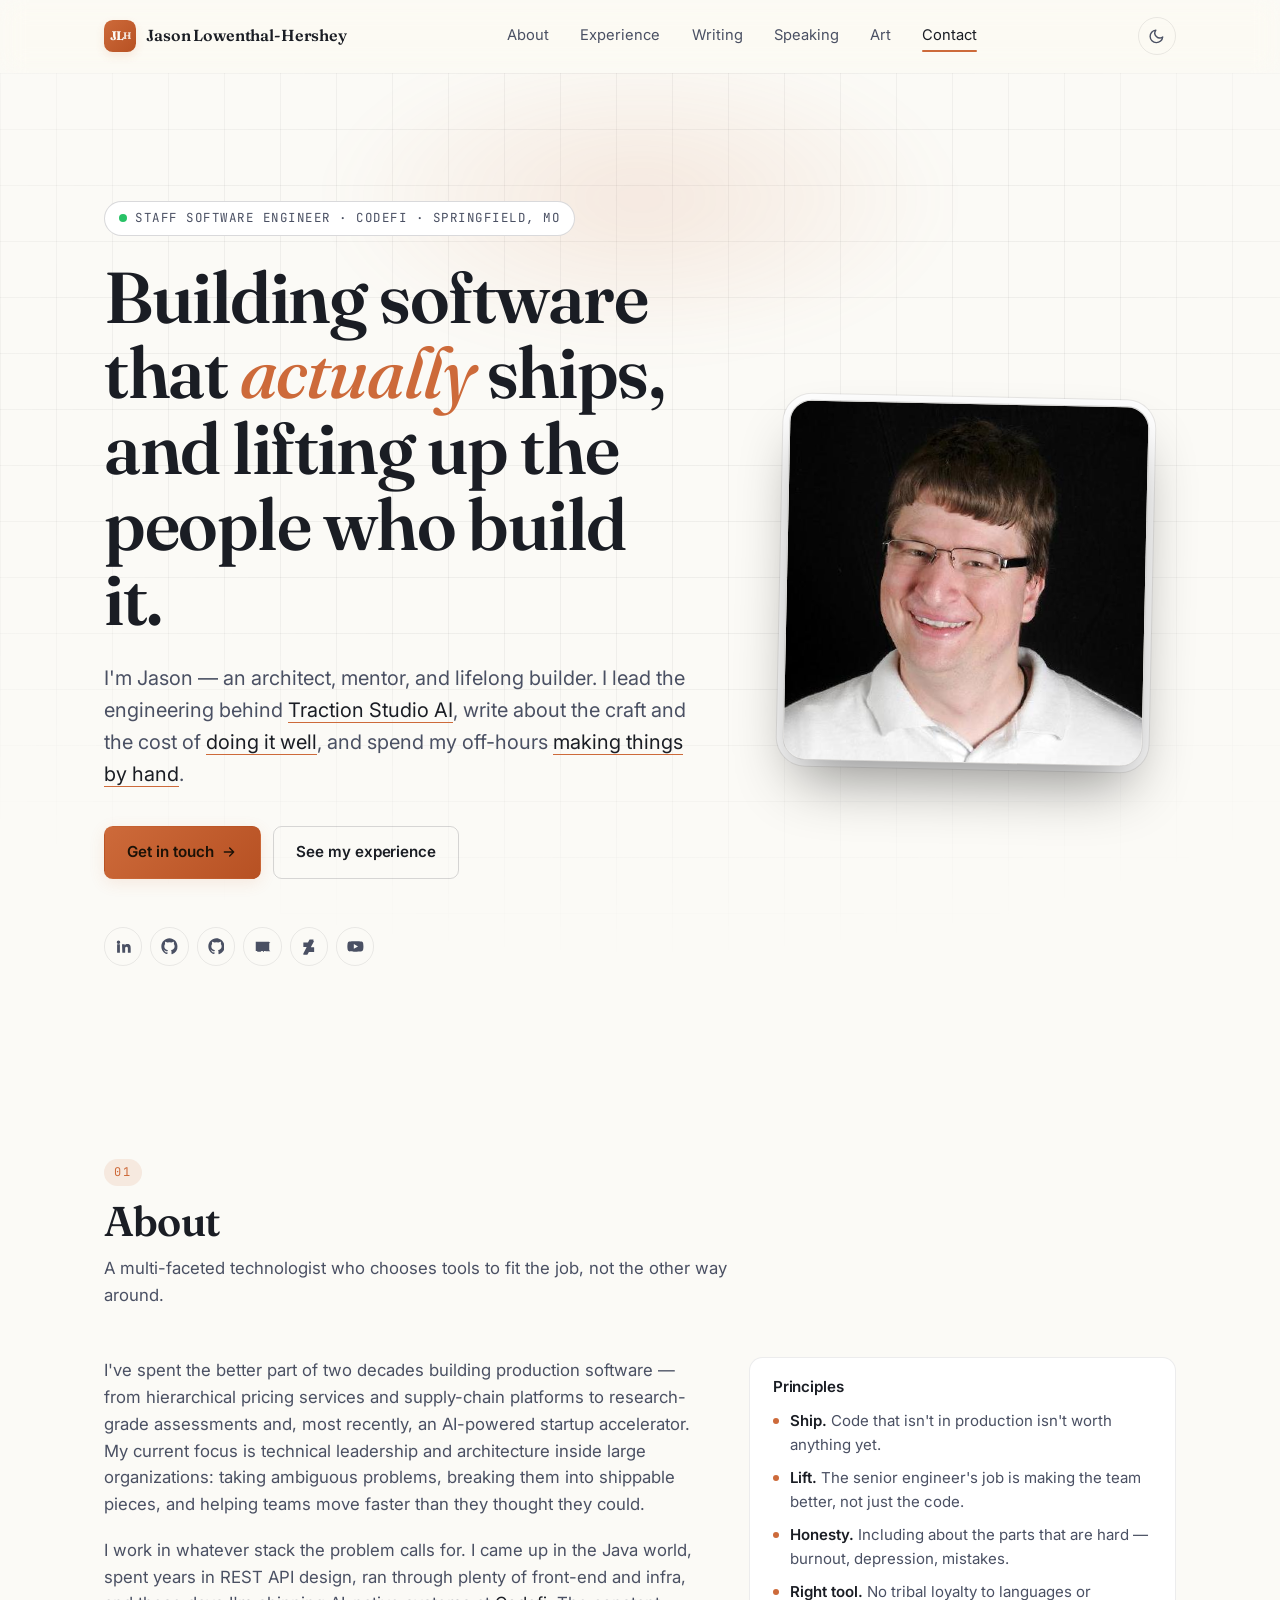
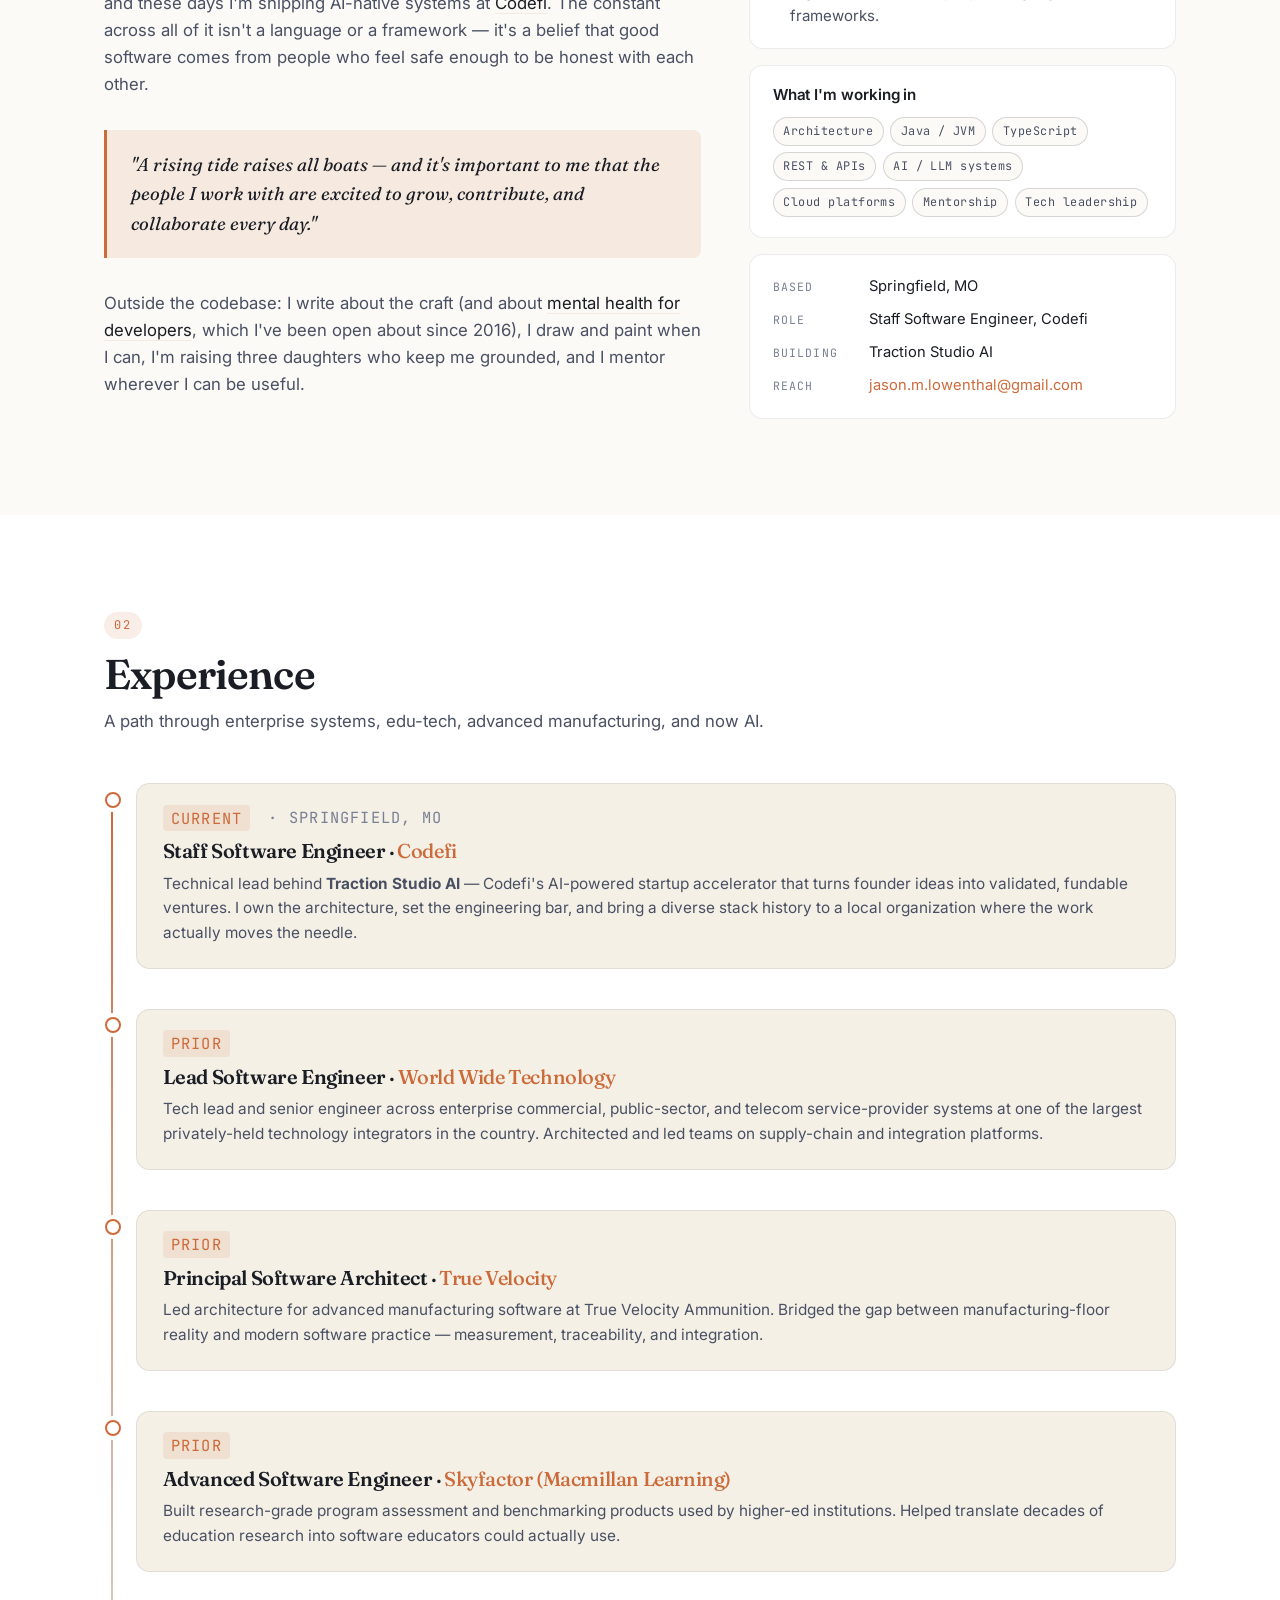
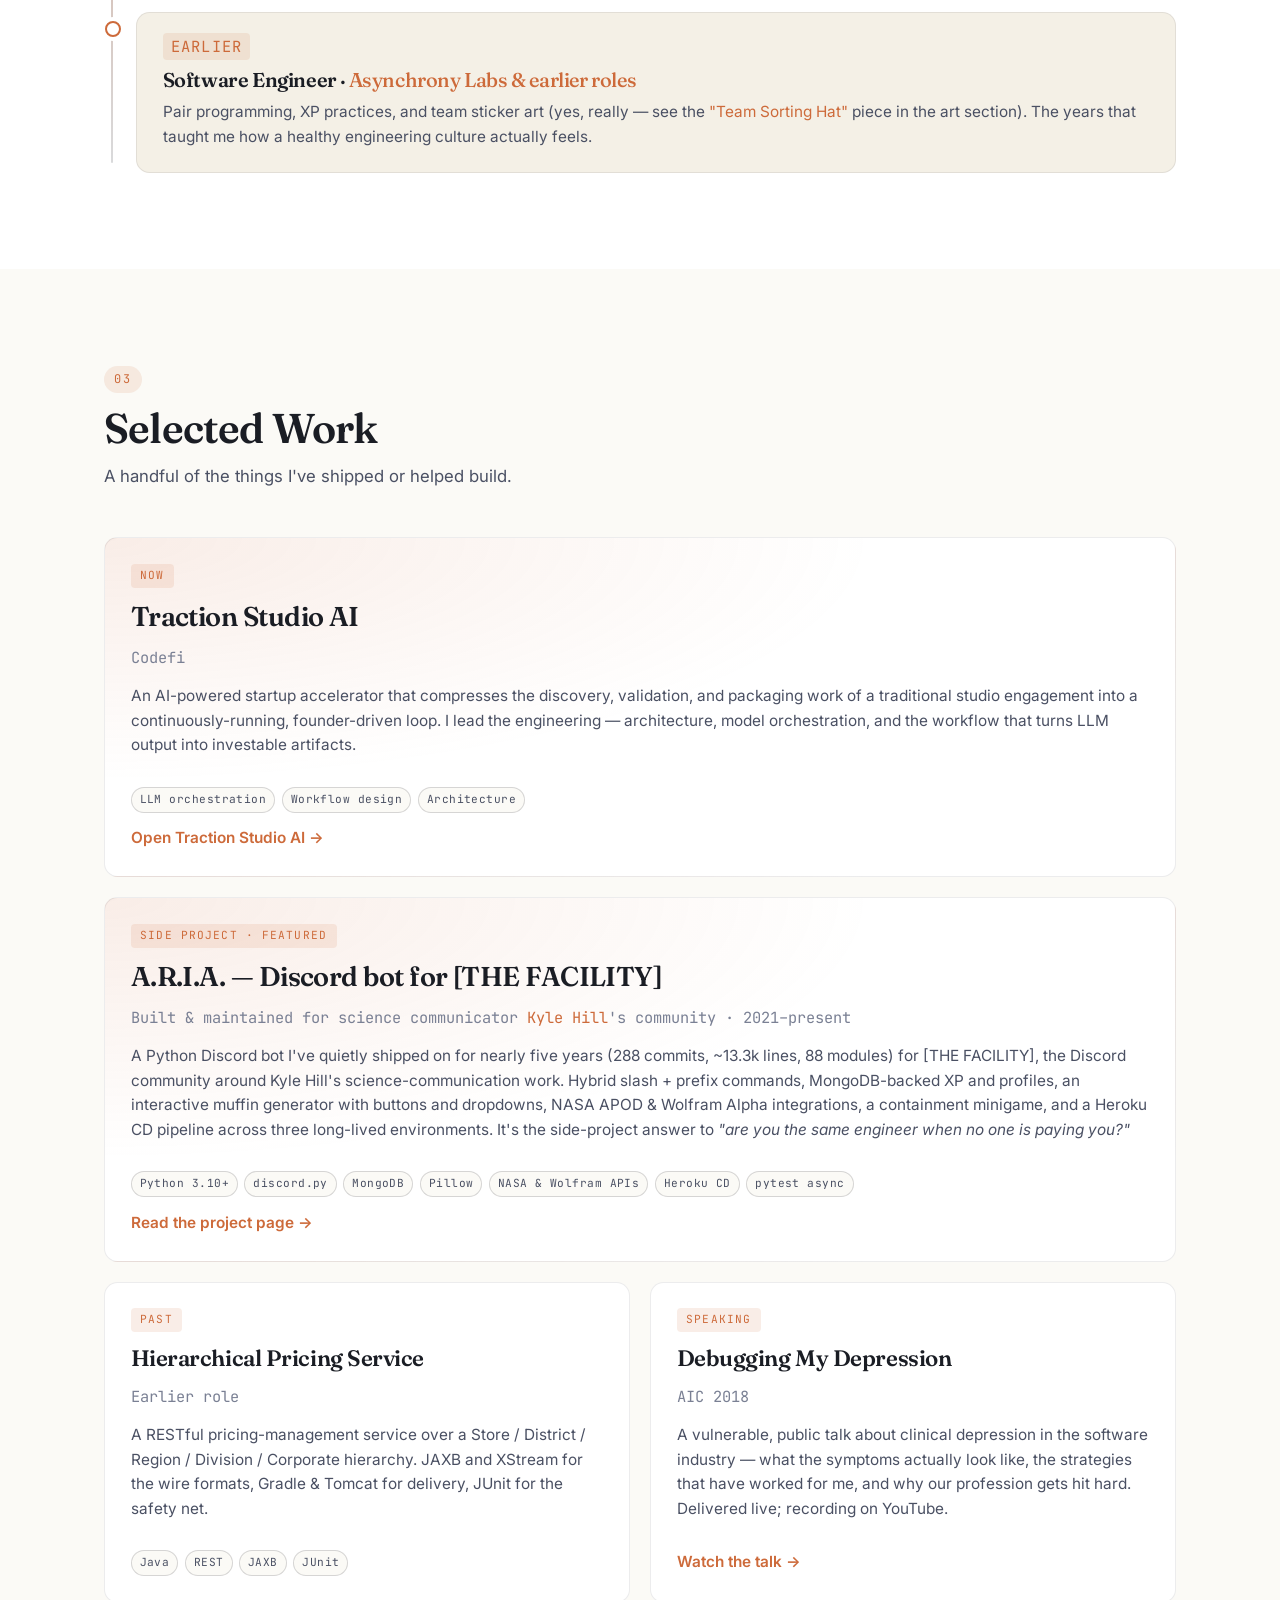
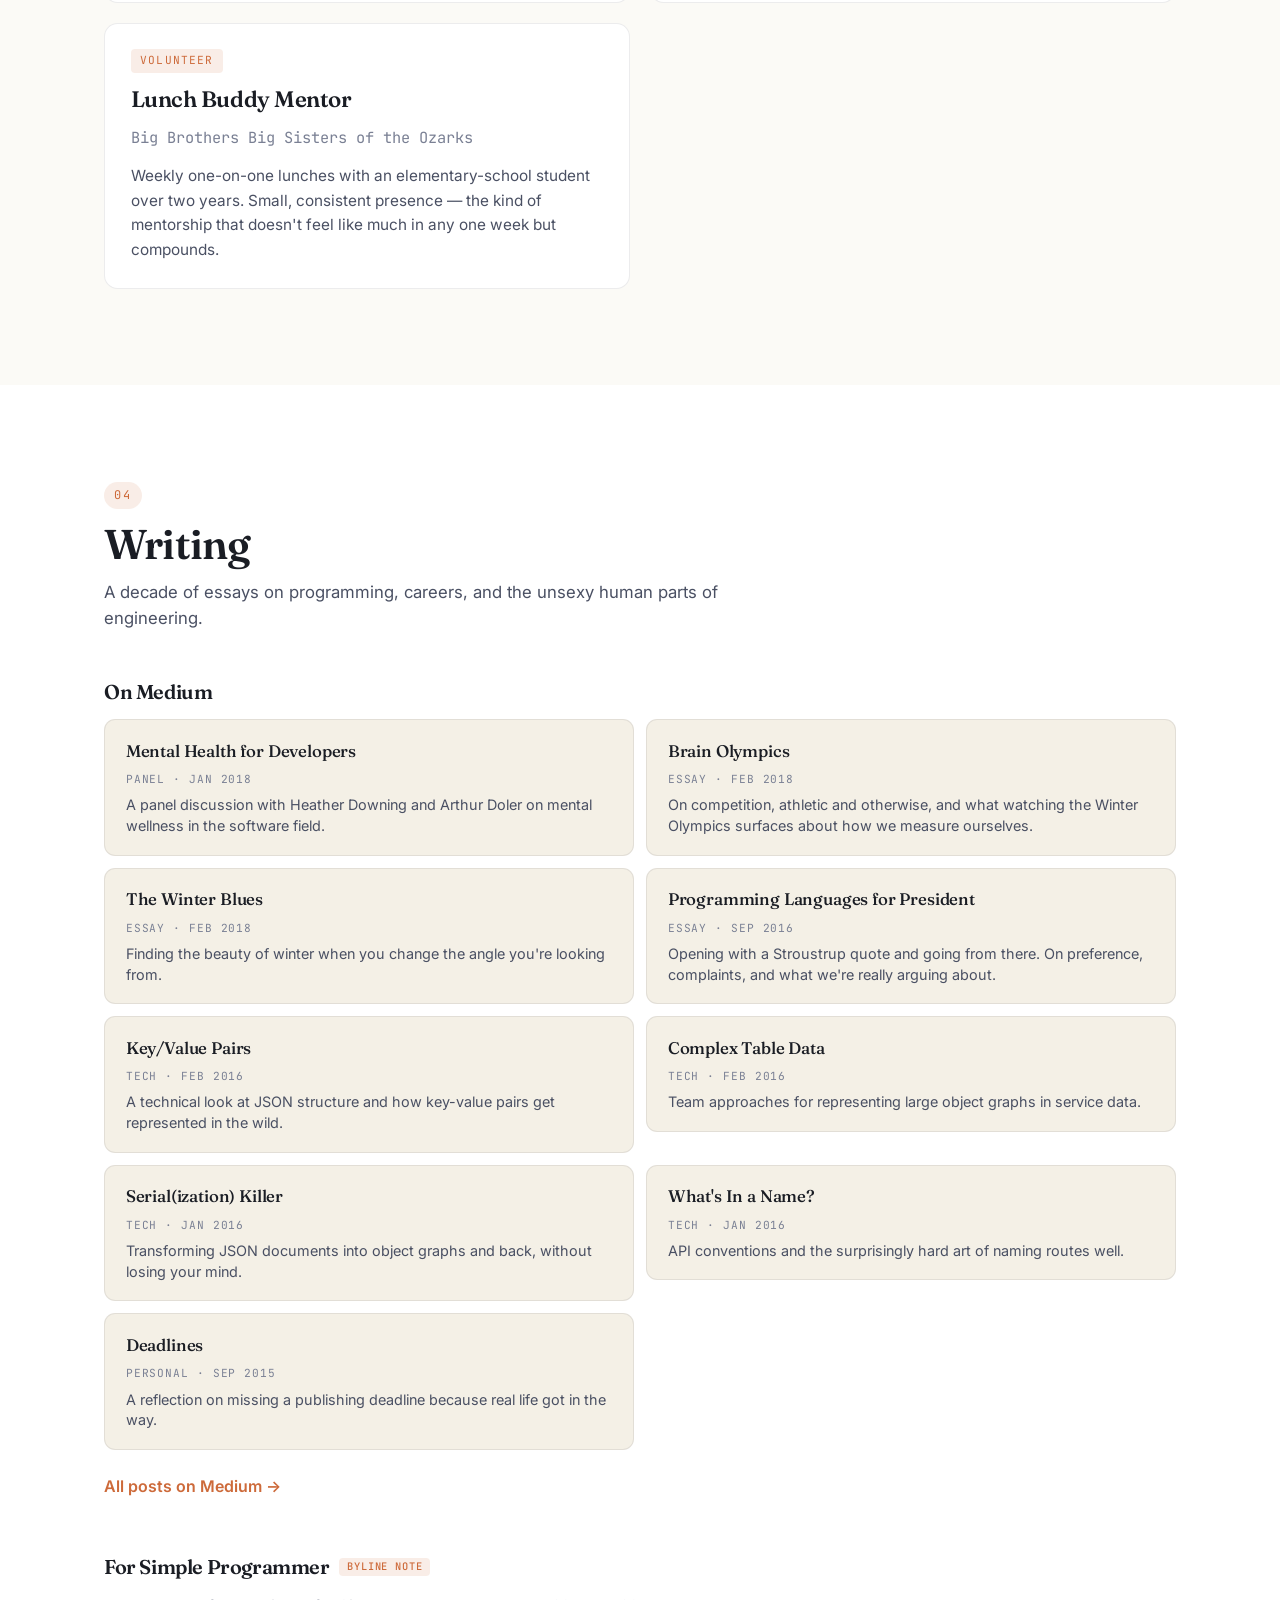
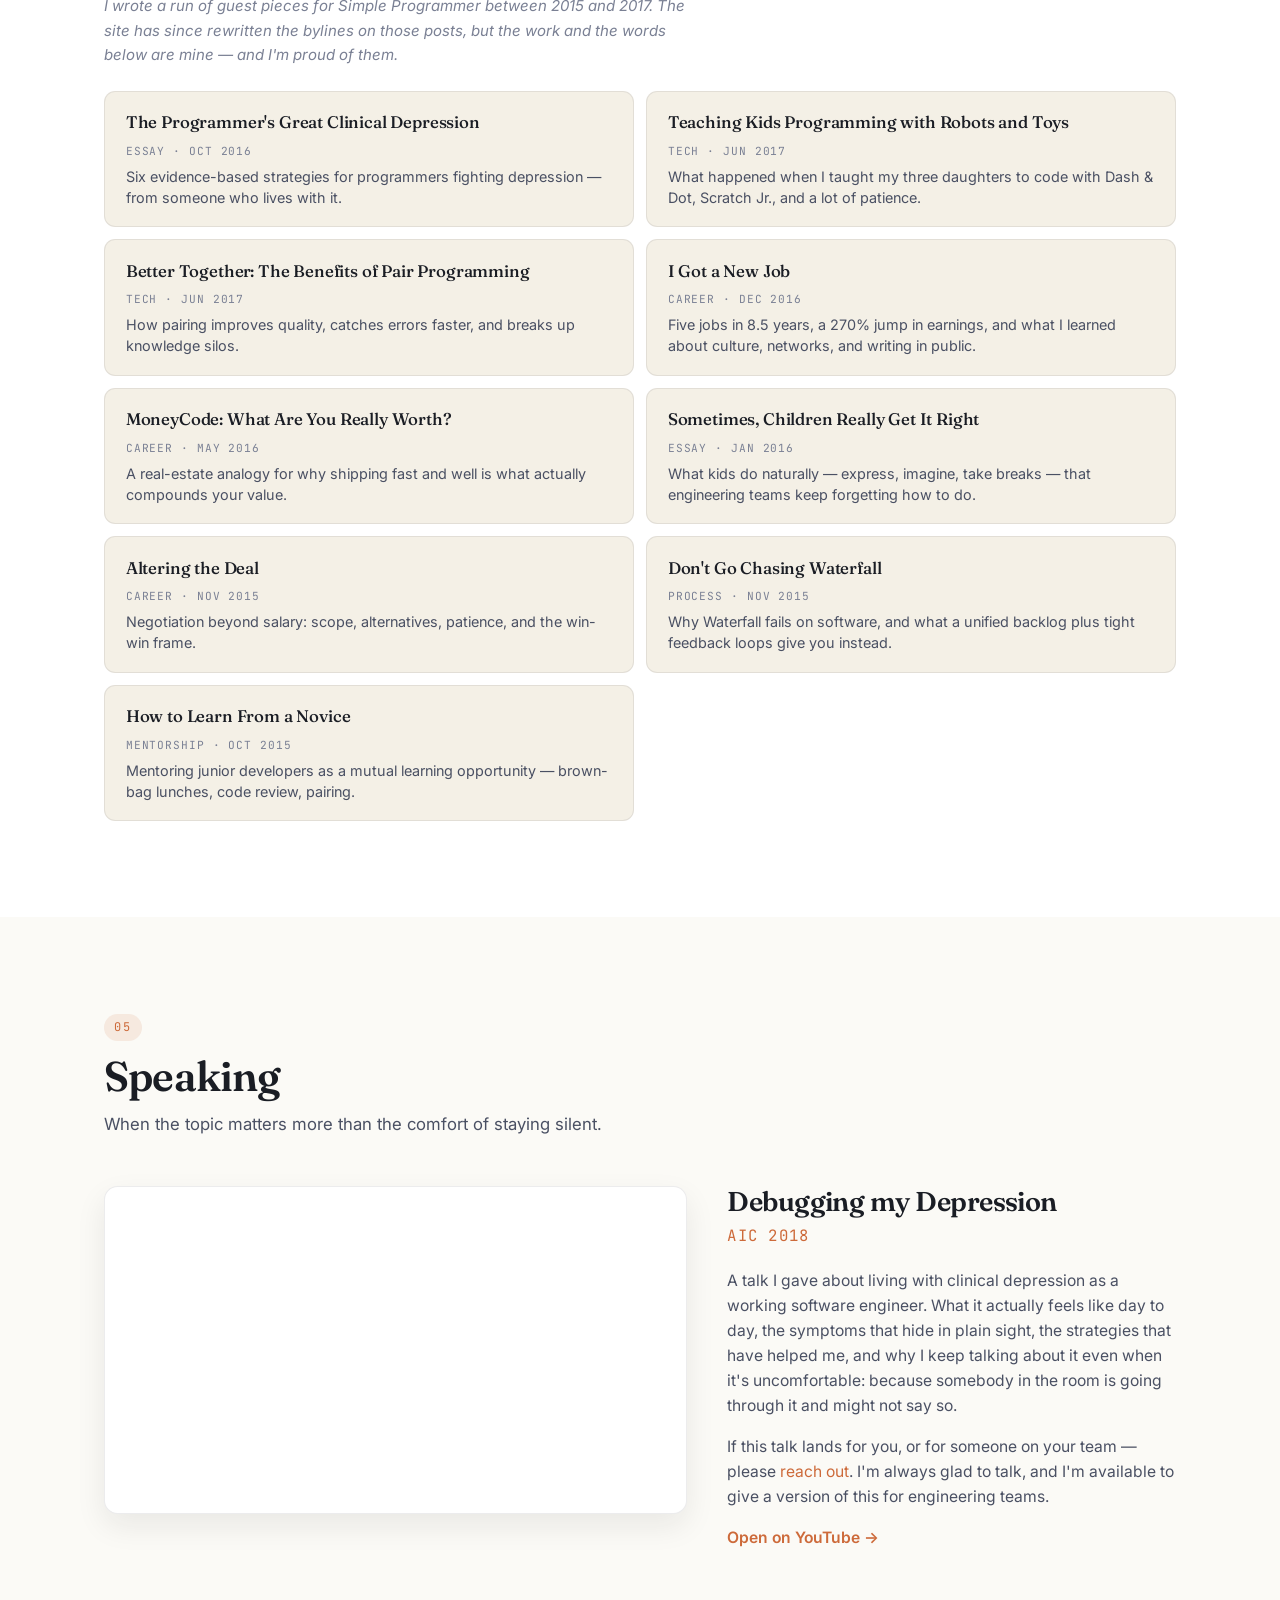
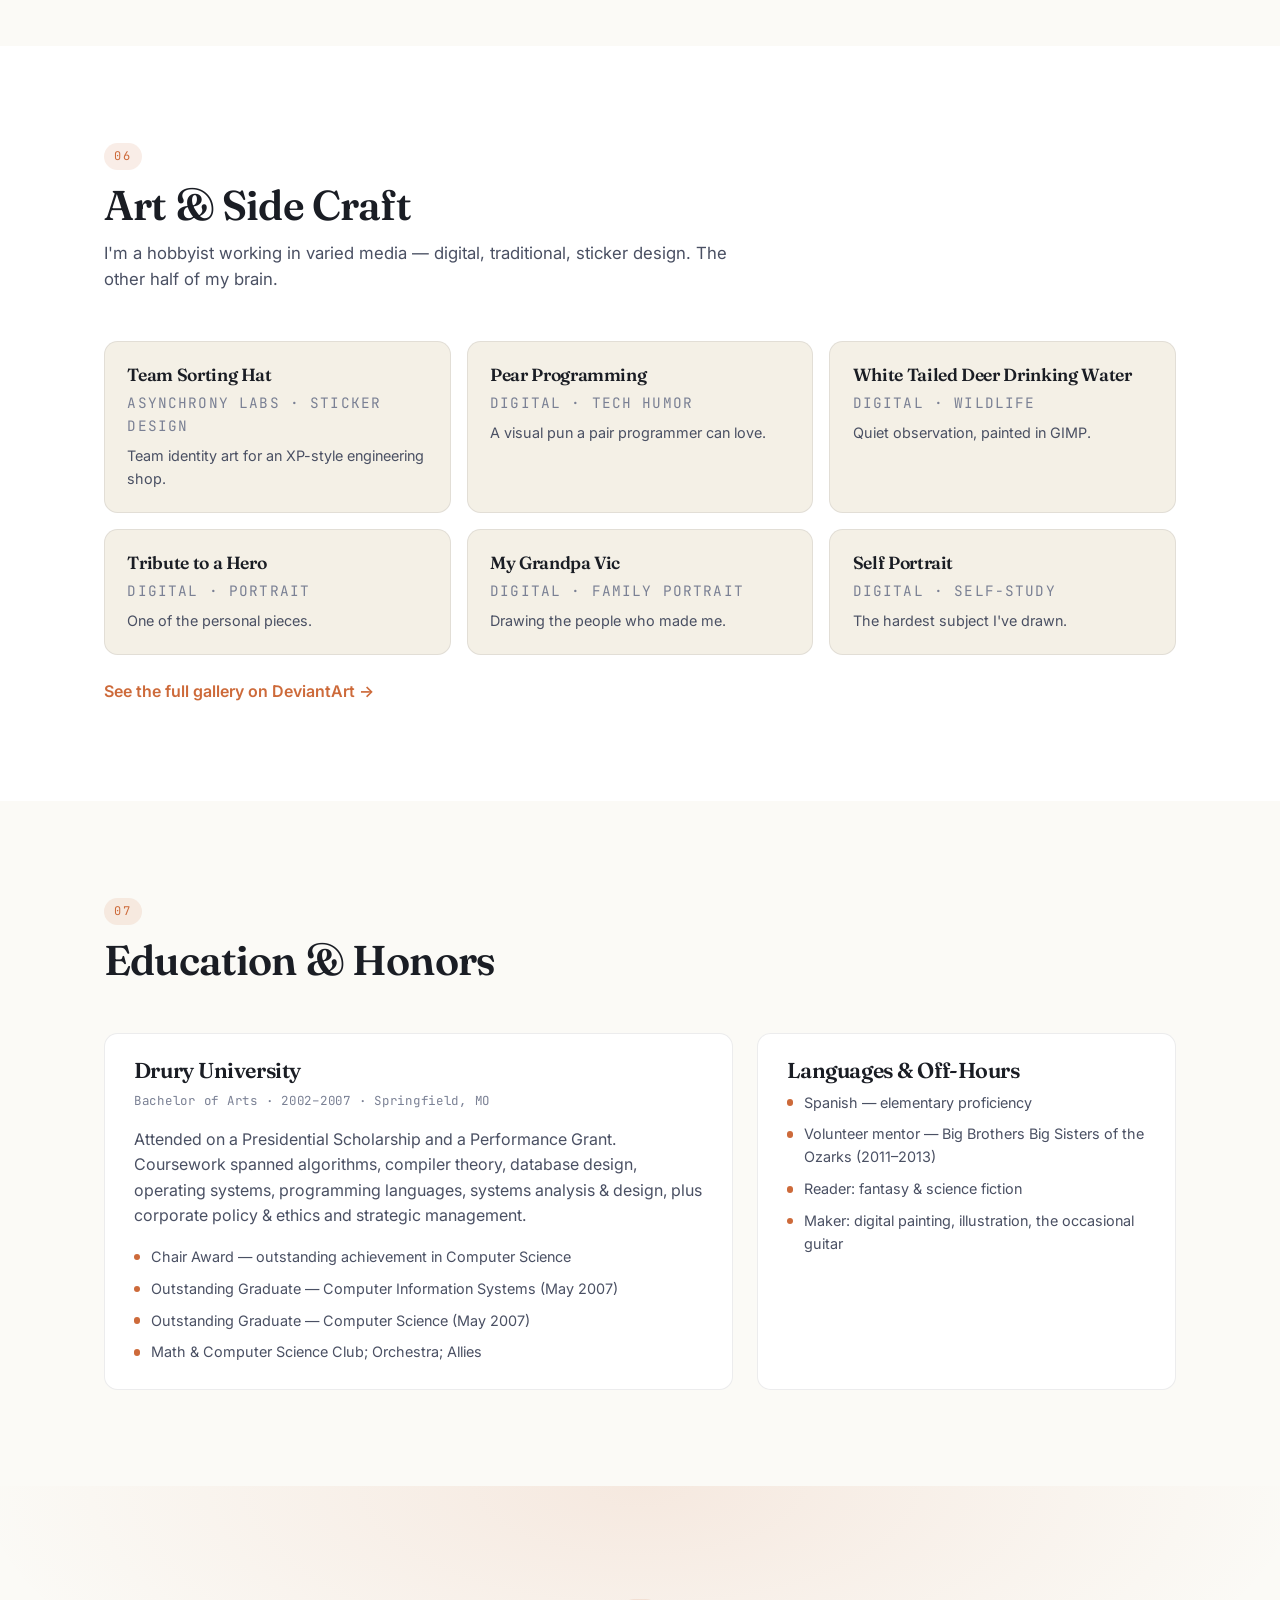
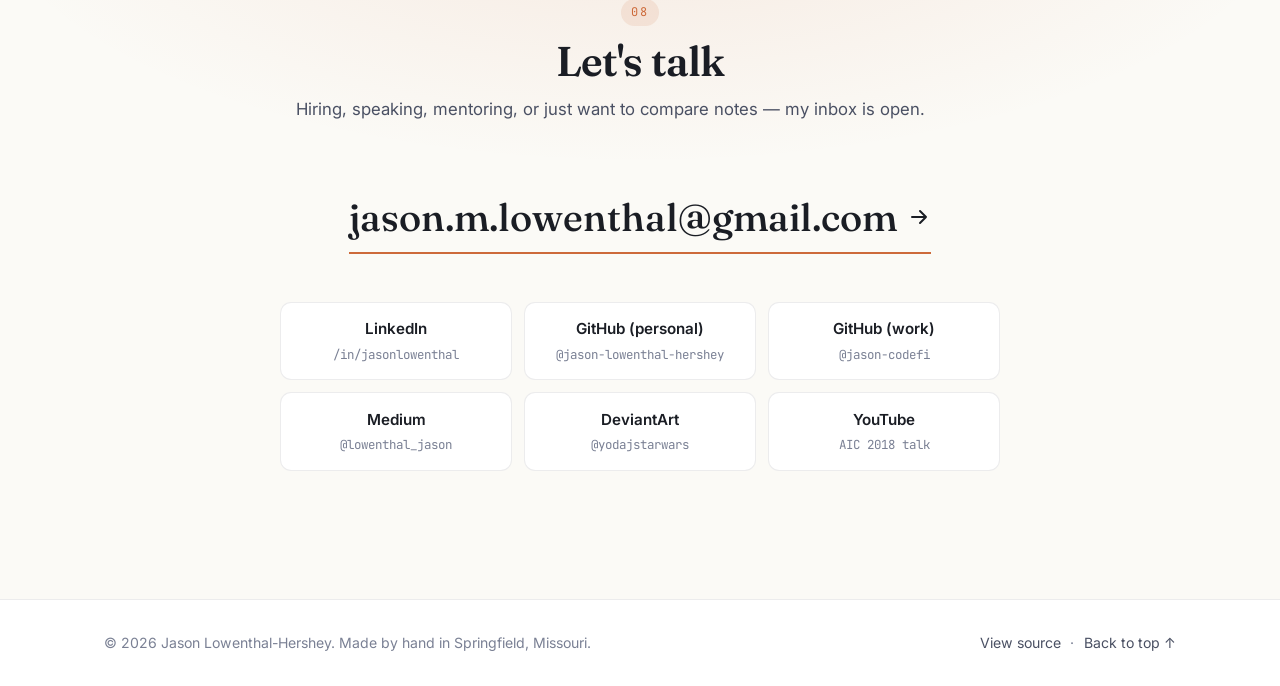
==== commit 3cc4abe0: "ARIA" ====
--- a/index.html
+++ b/index.html
@@ -329,6 +329,33 @@
             <p><a class="link-arrow" href="https://app.tractionstudio.ai/" target="_blank" rel="noopener">Open Traction Studio AI →</a></p>
           </article>
 
+          <article class="project-card project-feature">
+            <div class="project-tag">Side project · Featured</div>
+            <h3>A.R.I.A. — Discord bot for [THE FACILITY]</h3>
+            <p class="project-org">Built &amp; maintained for science communicator <a href="https://www.youtube.com/@kylehill" target="_blank" rel="noopener">Kyle Hill</a>'s community · 2021–present</p>
+            <p>
+              A Python Discord bot I've quietly shipped on for nearly five years
+              (288 commits, ~13.3k lines, 88 modules) for [THE FACILITY], the
+              Discord community around Kyle Hill's science-communication work.
+              Hybrid slash + prefix commands, MongoDB-backed XP and profiles,
+              an interactive muffin generator with buttons and dropdowns, NASA
+              APOD &amp; Wolfram Alpha integrations, a containment minigame,
+              and a Heroku CD pipeline across three long-lived environments.
+              It's the side-project answer to <em>"are you the same engineer
+              when no one is paying you?"</em>
+            </p>
+            <ul class="chip-list compact">
+              <li>Python 3.10+</li>
+              <li>discord.py</li>
+              <li>MongoDB</li>
+              <li>Pillow</li>
+              <li>NASA &amp; Wolfram APIs</li>
+              <li>Heroku CD</li>
+              <li>pytest async</li>
+            </ul>
+            <p><a class="link-arrow" href="/aria/">Read the project page →</a></p>
+          </article>
+
           <article class="project-card">
             <div class="project-tag">Past</div>
             <h3>Hierarchical Pricing Service</h3>
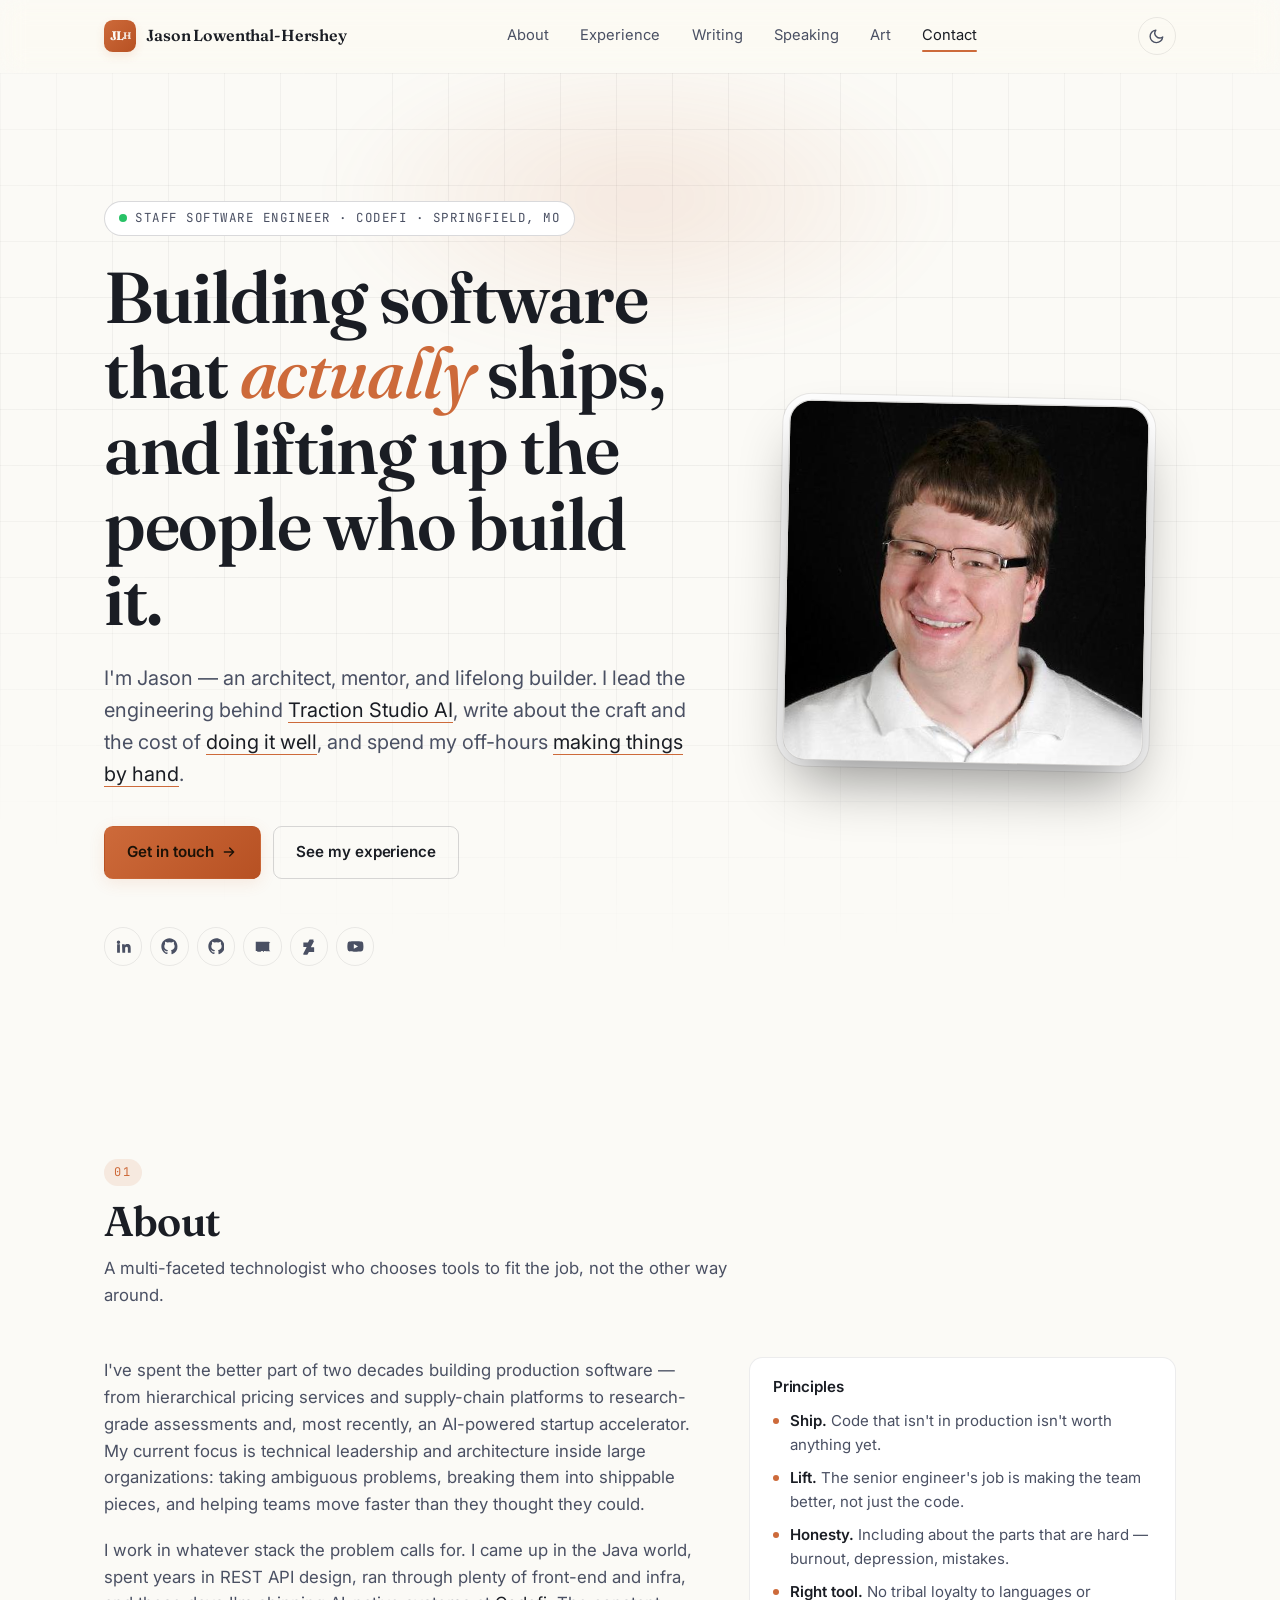
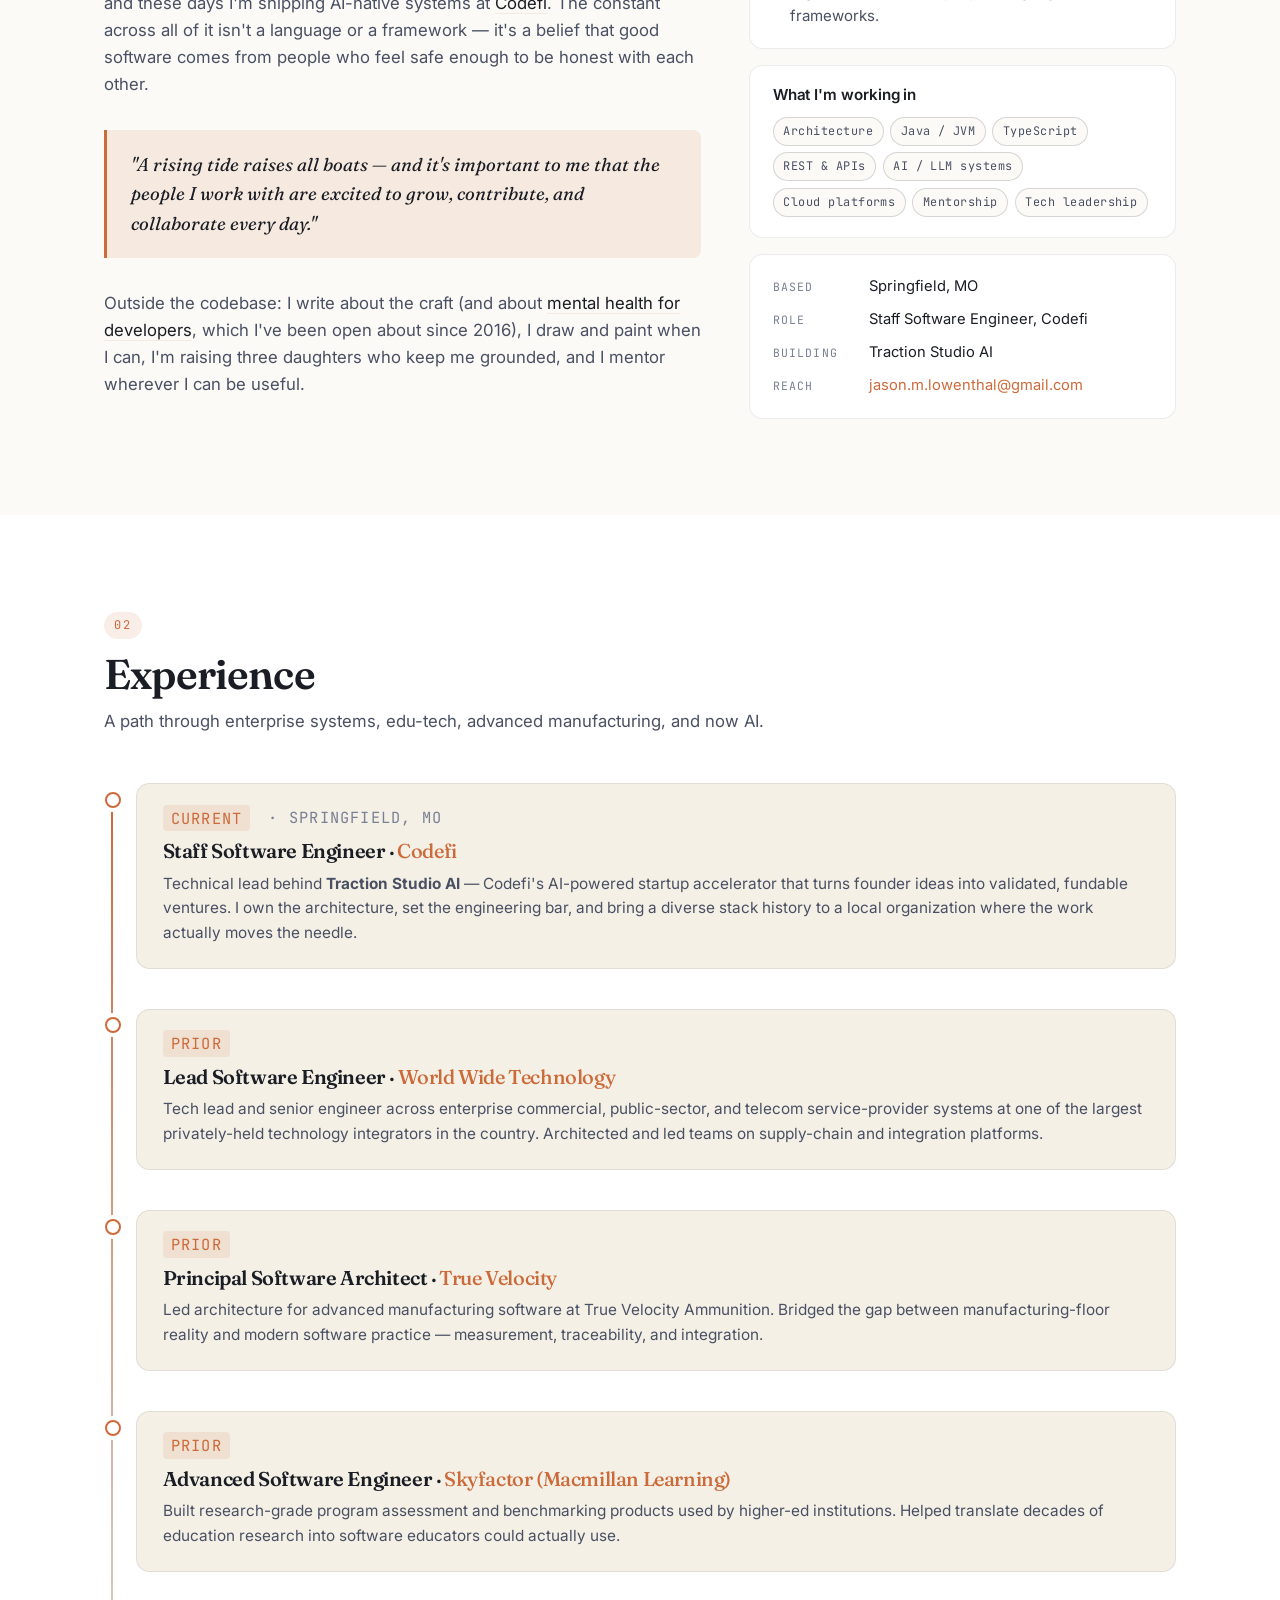
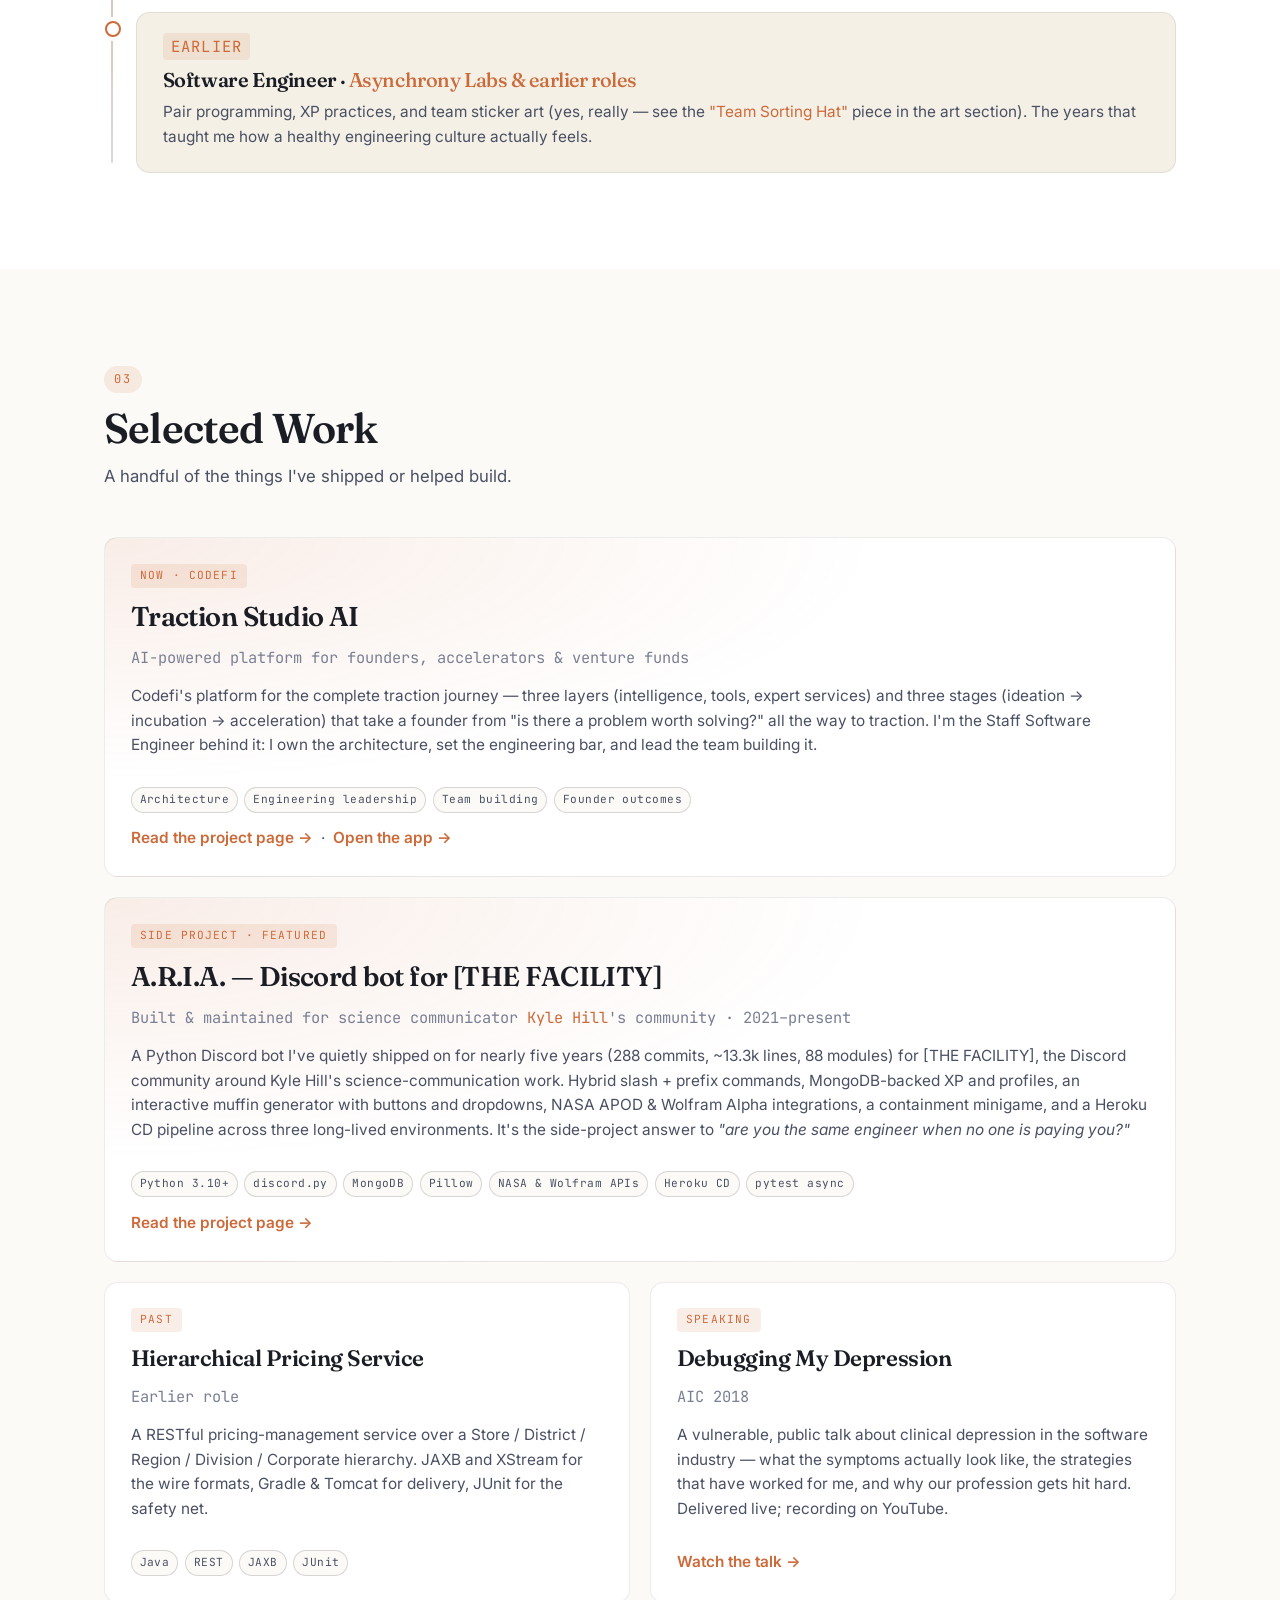
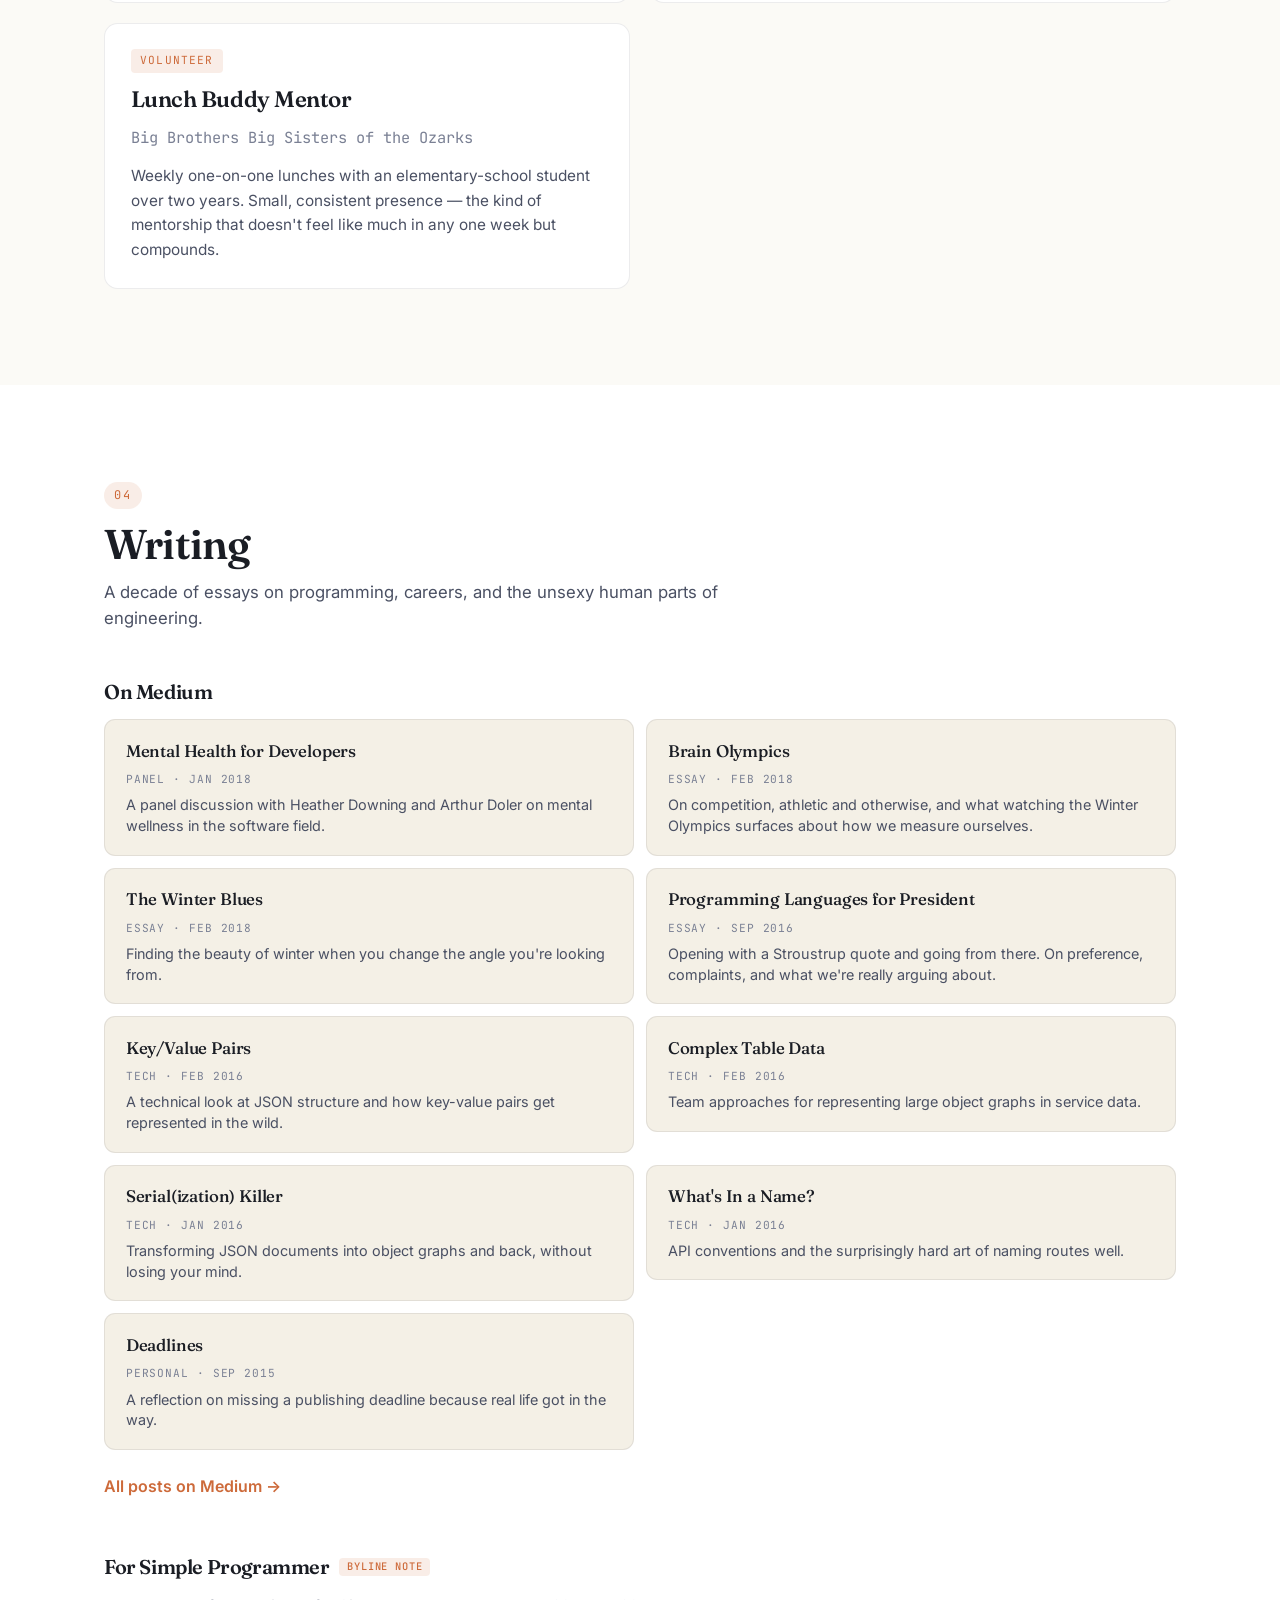
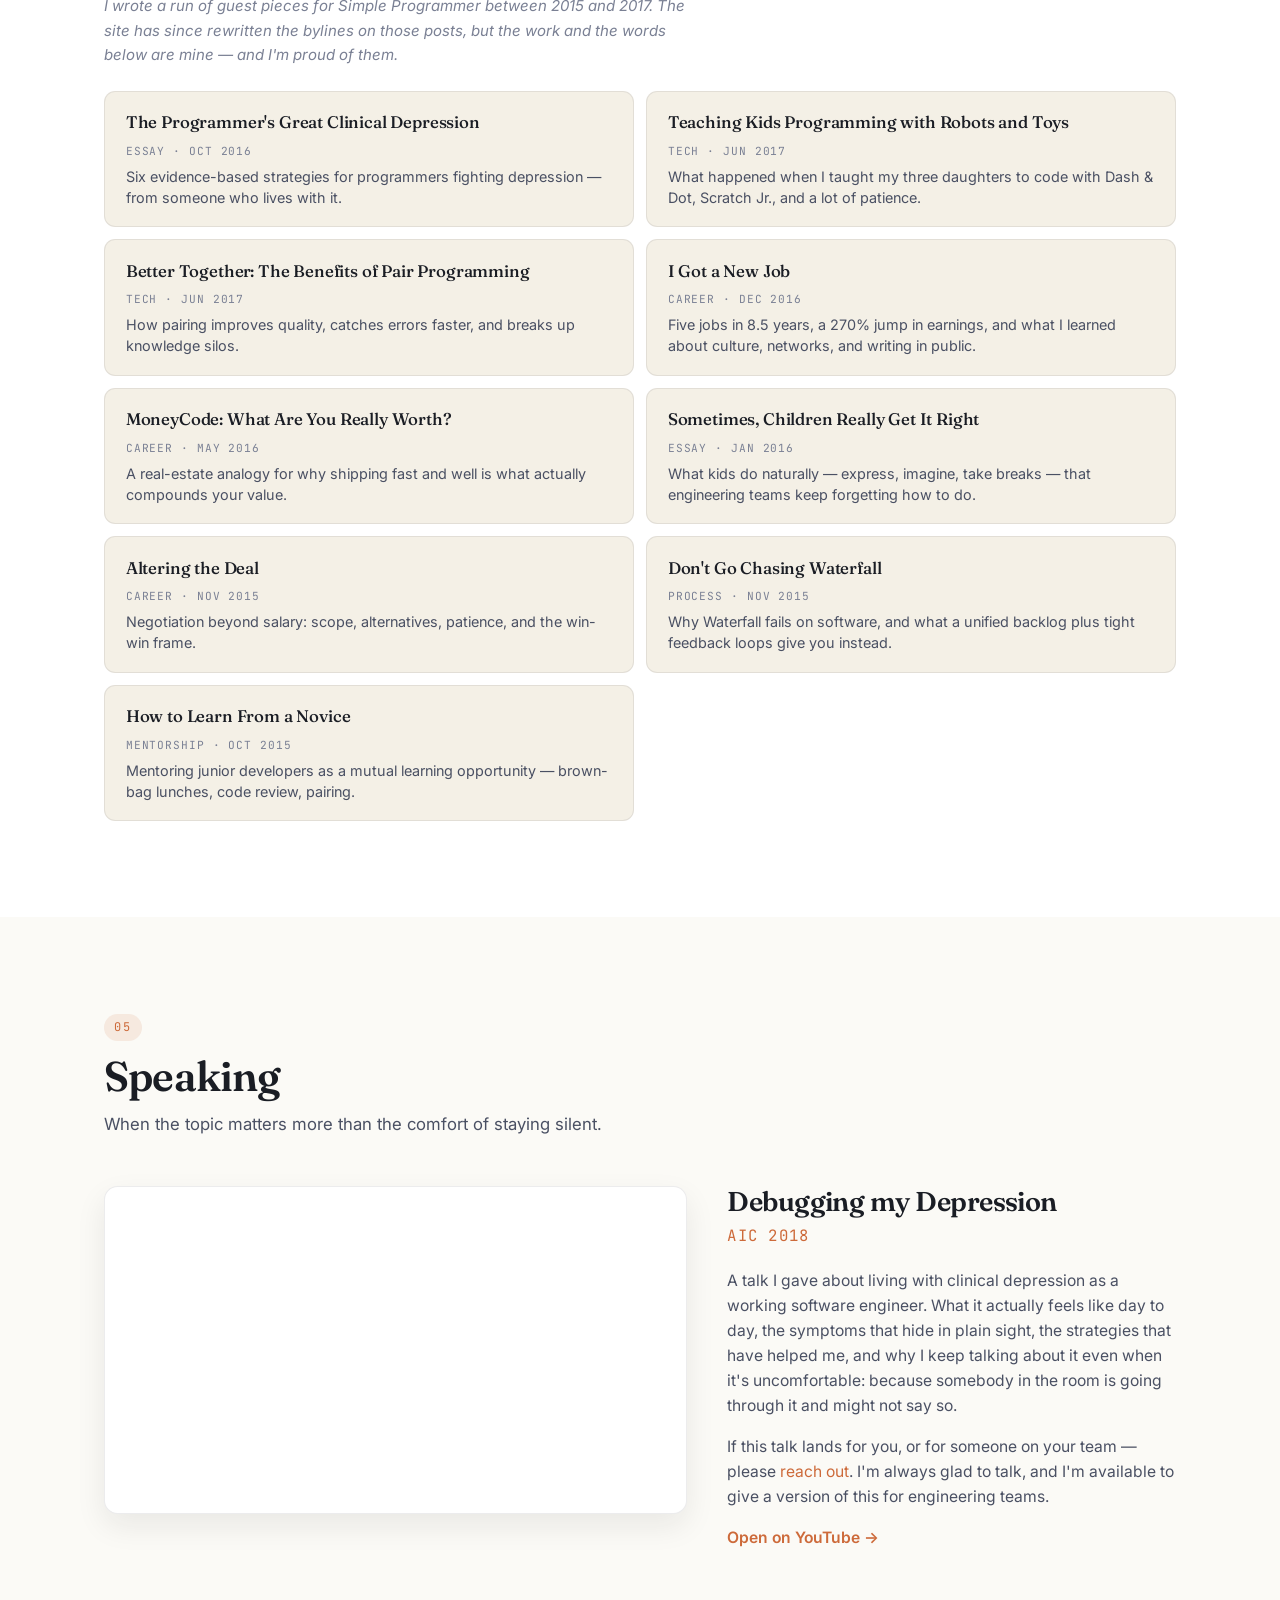
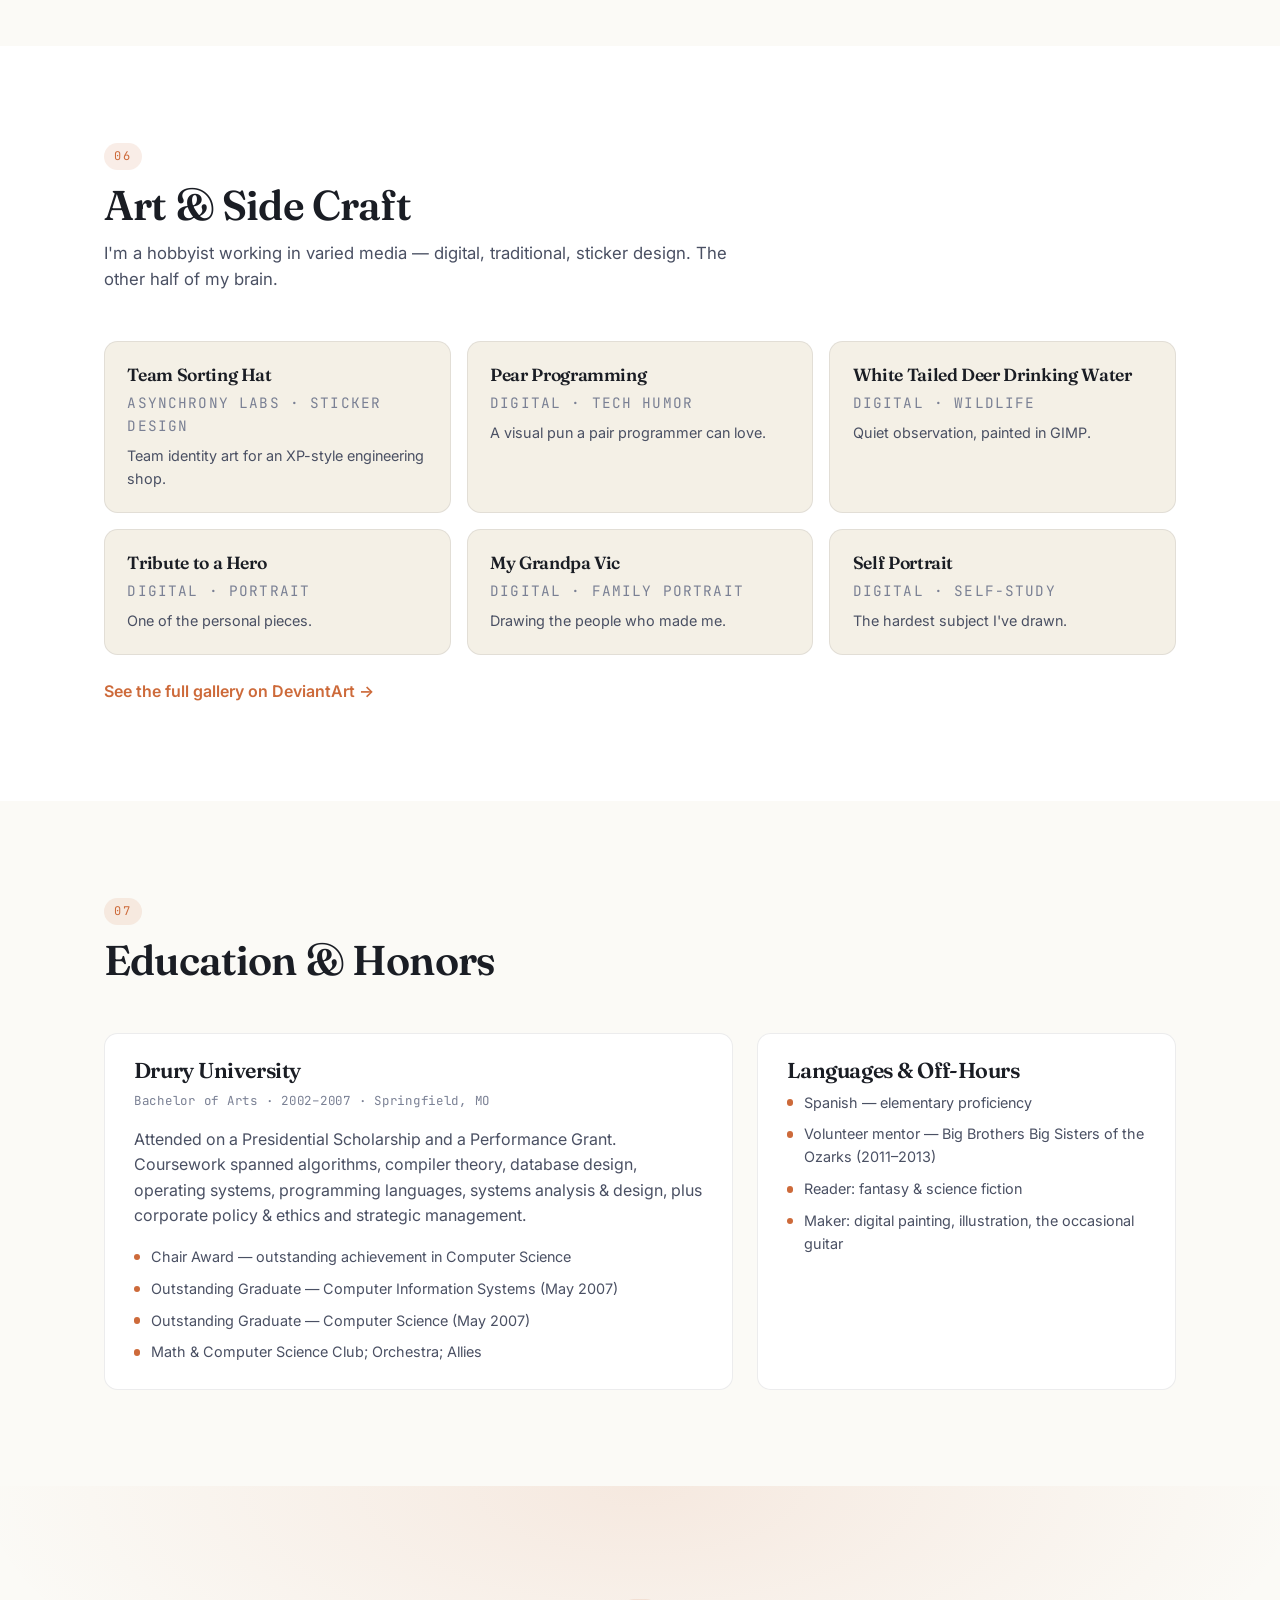
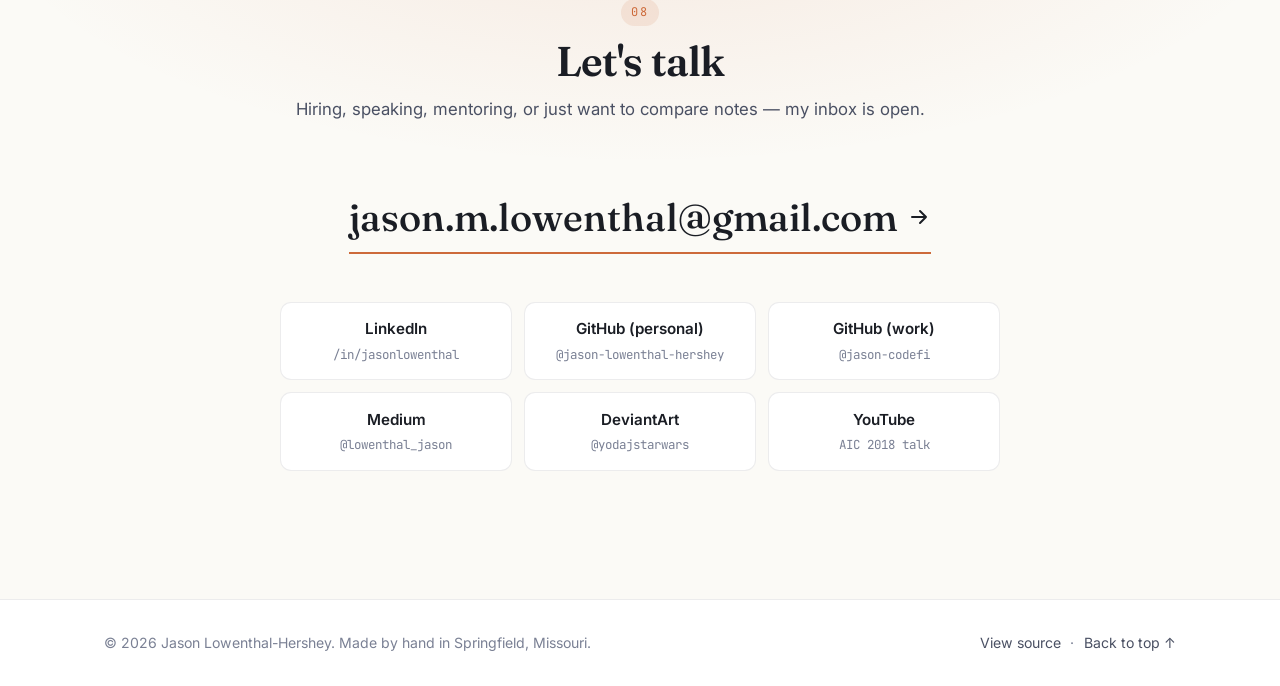
==== commit 5abfce48: "More content" ====
--- a/index.html
+++ b/index.html
@@ -311,22 +311,29 @@
         <div class="project-grid">
 
           <article class="project-card project-feature">
-            <div class="project-tag">Now</div>
+            <div class="project-tag">Now · Codefi</div>
             <h3>Traction Studio AI</h3>
-            <p class="project-org">Codefi</p>
-            <p>
-              An AI-powered startup accelerator that compresses the discovery,
-              validation, and packaging work of a traditional studio engagement
-              into a continuously-running, founder-driven loop. I lead the
-              engineering — architecture, model orchestration, and the
-              workflow that turns LLM output into investable artifacts.
+            <p class="project-org">AI-powered platform for founders, accelerators &amp; venture funds</p>
+            <p>
+              Codefi's platform for the complete traction journey — three
+              layers (intelligence, tools, expert services) and three
+              stages (ideation → incubation → acceleration) that take a
+              founder from "is there a problem worth solving?" all the
+              way to traction. I'm the Staff Software Engineer behind it:
+              I own the architecture, set the engineering bar, and lead
+              the team building it.
             </p>
             <ul class="chip-list compact">
-              <li>LLM orchestration</li>
-              <li>Workflow design</li>
               <li>Architecture</li>
+              <li>Engineering leadership</li>
+              <li>Team building</li>
+              <li>Founder outcomes</li>
             </ul>
-            <p><a class="link-arrow" href="https://app.tractionstudio.ai/" target="_blank" rel="noopener">Open Traction Studio AI →</a></p>
+            <p>
+              <a class="link-arrow" href="/traction/">Read the project page →</a>
+              &nbsp;·&nbsp;
+              <a class="link-arrow" href="https://app.tractionstudio.ai/" target="_blank" rel="noopener">Open the app →</a>
+            </p>
           </article>
 
           <article class="project-card project-feature">
